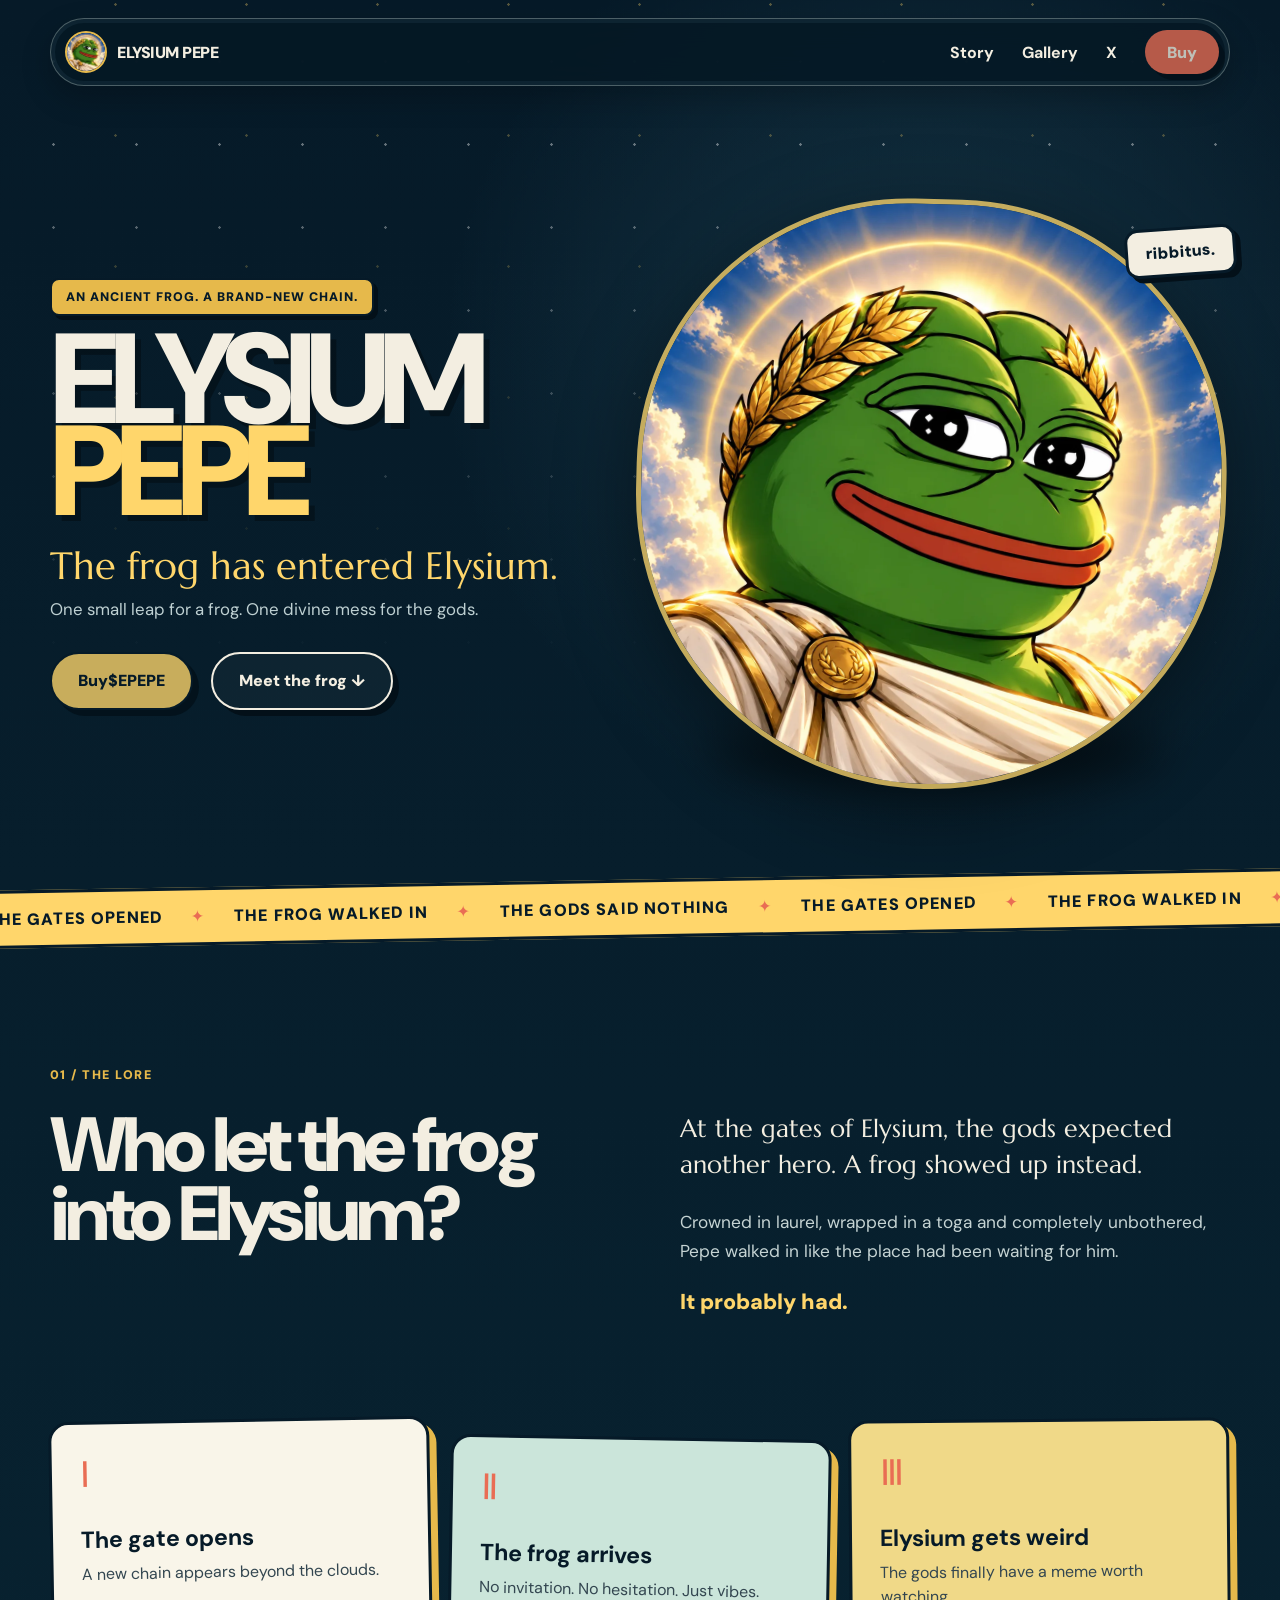
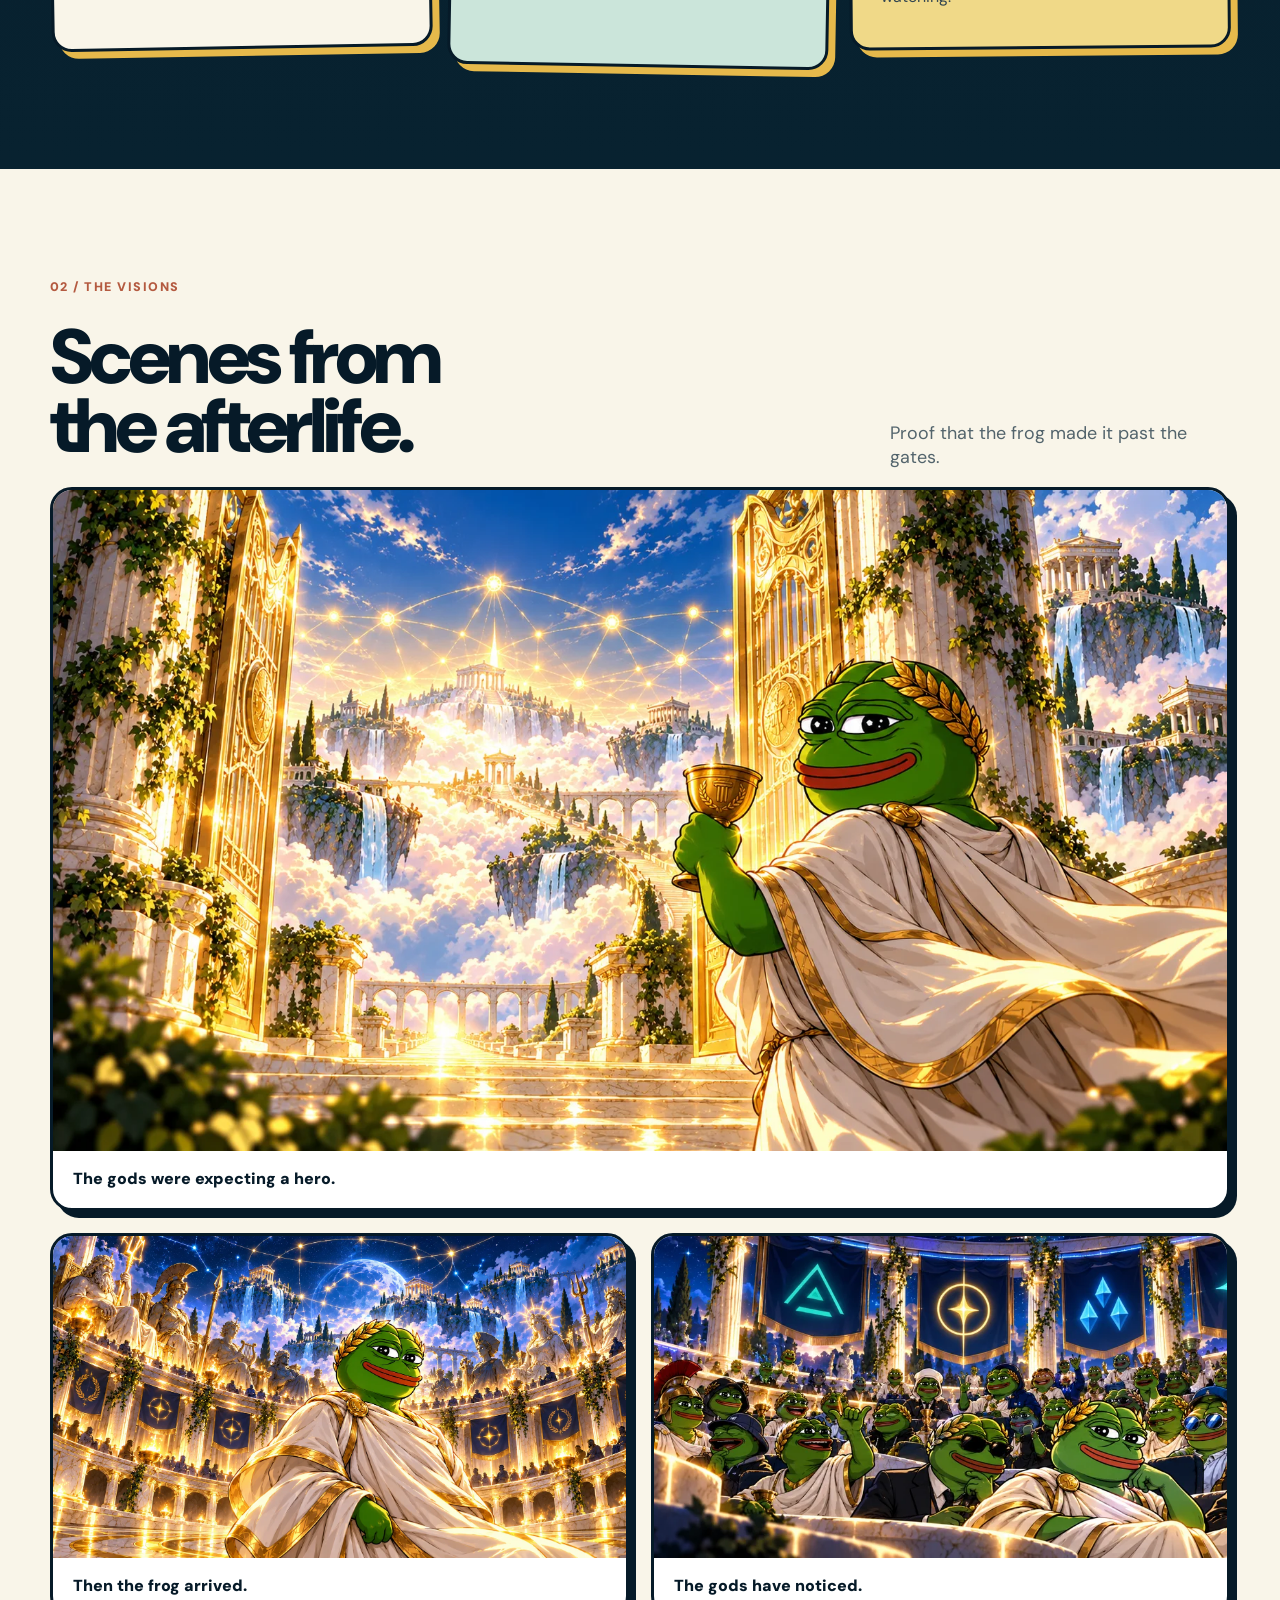
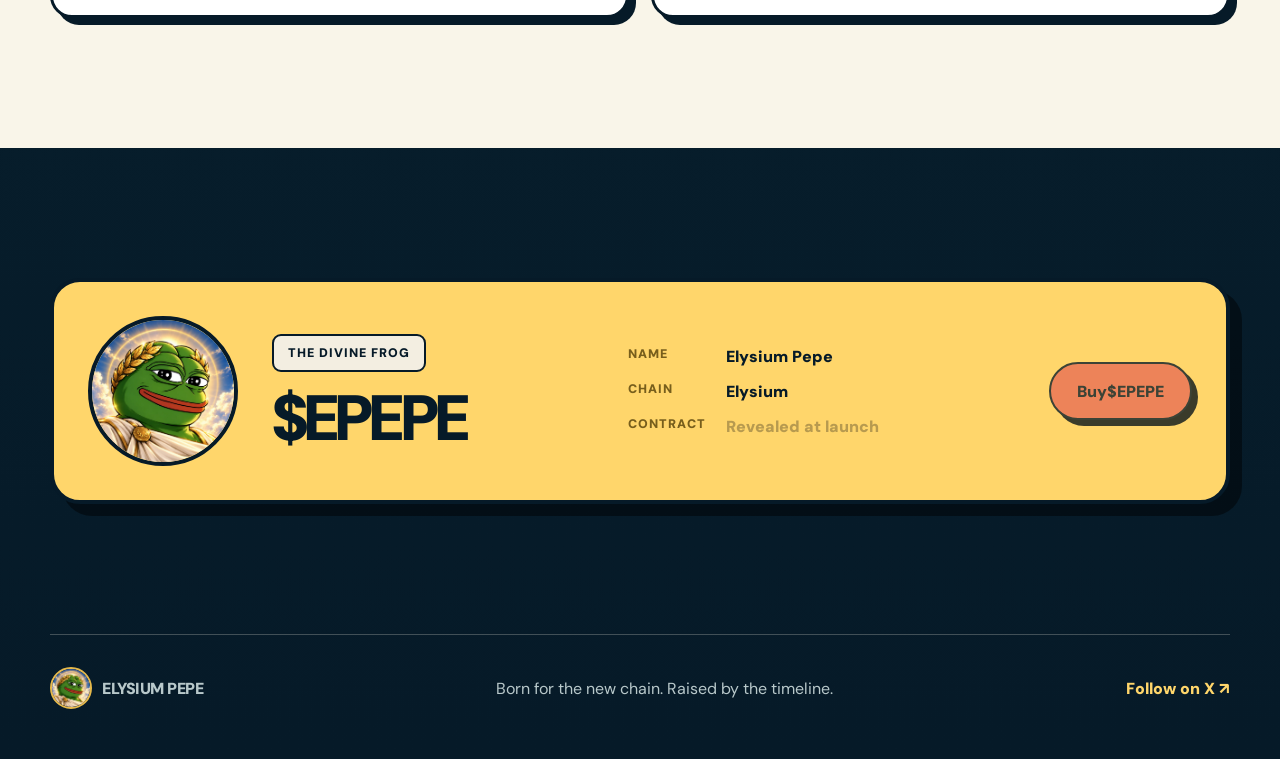
==== index.html @ 358558fe "Publish Elysium Pepe site" ====
<!doctype html>
<html lang="en">
  <head>
    <meta charset="UTF-8" />
    <meta name="viewport" content="width=device-width, initial-scale=1.0" />
    <meta
      name="description"
      content="Elysium Pepe has entered the new chain. Follow the frog into Elysium."
    />
    <meta property="og:title" content="Elysium Pepe" />
    <meta property="og:description" content="The frog has entered Elysium." />
    <meta property="og:type" content="website" />
    <meta property="og:url" content="https://elysiumpepe.xyz/" />
    <meta property="og:image" content="https://elysiumpepe.xyz/assets/elysium-pepe-banner.webp" />
    <meta name="twitter:card" content="summary_large_image" />
    <meta name="twitter:image" content="https://elysiumpepe.xyz/assets/elysium-pepe-banner.webp" />
    <meta name="theme-color" content="#071b2b" />
    <title>Elysium Pepe — The frog has entered Elysium</title>
    <link rel="icon" href="assets/elysium-pepe-avatar.webp" />
    <link rel="stylesheet" href="styles.css" />
    <script src="config.js"></script>
    <script src="app.js" defer></script>
  </head>
  <body>
    <div class="sky" aria-hidden="true">
      <span class="star star-a"></span>
      <span class="star star-b"></span>
      <span class="star star-c"></span>
    </div>

    <header class="site-header">
      <a class="brand" href="#top" aria-label="Elysium Pepe, back to top">
        <img src="assets/elysium-pepe-avatar.webp" alt="" />
        <span>ELYSIUM PEPE</span>
      </a>
      <nav aria-label="Main navigation">
        <a href="#story">Story</a>
        <a href="#gallery">Gallery</a>
        <a class="nav-social" data-x-link href="https://x.com/ElysiumPepeCoin" target="_blank" rel="noreferrer">X</a>
        <a class="button button-small buy-link" data-buy-link href="#token">Buy</a>
      </nav>
    </header>

    <main id="top">
      <section class="hero section-shell">
        <div class="hero-copy">
          <p class="eyebrow">AN ANCIENT FROG. A BRAND-NEW CHAIN.</p>
          <h1>ELYSIUM<br /><span>PEPE</span></h1>
          <p class="hero-line">The frog has entered Elysium.</p>
          <p class="hero-subline">One small leap for a frog. One divine mess for the gods.</p>
          <div class="hero-actions">
            <a class="button button-primary buy-link" data-buy-link href="#token">Buy <span data-ticker>$EPEPE</span></a>
            <a class="button button-ghost" href="#story">Meet the frog ↓</a>
          </div>
        </div>

        <div class="hero-art" aria-label="Elysium Pepe wearing a golden laurel and toga">
          <div class="sun-disc" aria-hidden="true"></div>
          <img src="assets/elysium-pepe-avatar.webp" alt="Elysium Pepe wearing a golden laurel and white toga" />
          <span class="speech-bubble">ribbitus.</span>
        </div>
      </section>

      <div class="ticker-strip" aria-label="Elysium Pepe phrases">
        <div class="ticker-track">
          <span>THE GATES OPENED</span><i>✦</i><span>THE FROG WALKED IN</span><i>✦</i><span>THE GODS SAID NOTHING</span><i>✦</i>
          <span aria-hidden="true">THE GATES OPENED</span><i aria-hidden="true">✦</i><span aria-hidden="true">THE FROG WALKED IN</span><i aria-hidden="true">✦</i><span aria-hidden="true">THE GODS SAID NOTHING</span><i aria-hidden="true">✦</i>
        </div>
      </div>

      <section class="story section-shell" id="story">
        <div class="section-number">01 / THE LORE</div>
        <div class="story-grid">
          <h2>Who let the frog<br />into Elysium?</h2>
          <div class="story-copy">
            <p class="lead">At the gates of Elysium, the gods expected another hero. A frog showed up instead.</p>
            <p>Crowned in laurel, wrapped in a toga and completely unbothered, Pepe walked in like the place had been waiting for him.</p>
            <p class="punchline">It probably had.</p>
          </div>
        </div>

        <div class="story-cards">
          <article>
            <span>Ⅰ</span>
            <h3>The gate opens</h3>
            <p>A new chain appears beyond the clouds.</p>
          </article>
          <article>
            <span>Ⅱ</span>
            <h3>The frog arrives</h3>
            <p>No invitation. No hesitation. Just vibes.</p>
          </article>
          <article>
            <span>Ⅲ</span>
            <h3>Elysium gets weird</h3>
            <p>The gods finally have a meme worth watching.</p>
          </article>
        </div>
      </section>

      <section class="gallery" id="gallery">
        <div class="section-shell gallery-heading">
          <div>
            <div class="section-number">02 / THE VISIONS</div>
            <h2>Scenes from<br />the afterlife.</h2>
          </div>
          <p>Proof that the frog made it past the gates.</p>
        </div>

        <div class="gallery-grid section-shell">
          <figure class="gallery-wide">
            <img src="assets/elysium-pepe-first-post.webp" alt="Elysium Pepe standing at the gates of a celestial city" loading="lazy" />
            <figcaption>The gods were expecting a hero.</figcaption>
          </figure>
          <figure>
            <img src="assets/elysium-pepe-second-post.webp" alt="Elysium Pepe in a celestial amphitheater" loading="lazy" />
            <figcaption>Then the frog arrived.</figcaption>
          </figure>
          <figure>
            <img src="assets/elysium-pepe-banner.webp" alt="A community of Elysium Pepe frogs in a celestial Greek amphitheater" loading="lazy" />
            <figcaption>The gods have noticed.</figcaption>
          </figure>
        </div>
      </section>

      <section class="token section-shell" id="token">
        <div class="token-card">
          <div class="token-seal">
            <img src="assets/elysium-pepe-avatar.webp" alt="" />
          </div>
          <div class="token-title">
            <p class="eyebrow">THE DIVINE FROG</p>
            <h2 data-ticker>$EPEPE</h2>
          </div>
          <dl>
            <div>
              <dt>Name</dt>
              <dd>Elysium Pepe</dd>
            </div>
            <div>
              <dt>Chain</dt>
              <dd data-chain>Elysium</dd>
            </div>
            <div class="contract-row">
              <dt>Contract</dt>
              <dd><button class="copy-contract" type="button" data-contract>Revealed at launch</button></dd>
            </div>
          </dl>
          <a class="button button-primary token-buy buy-link" data-buy-link href="#token">Buy <span data-ticker>$EPEPE</span></a>
        </div>
      </section>
    </main>

    <footer class="site-footer section-shell">
      <a class="brand" href="#top">
        <img src="assets/elysium-pepe-avatar.webp" alt="" />
        <span>ELYSIUM PEPE</span>
      </a>
      <p>Born for the new chain. Raised by the timeline.</p>
      <a data-x-link href="https://x.com/ElysiumPepeCoin" target="_blank" rel="noreferrer">Follow on X ↗</a>
    </footer>
  </body>
</html>
---- styles.css ----
@import url('https://fonts.googleapis.com/css2?family=DM+Sans:wght@400;600;700;900&family=Marcellus&display=swap');

:root {
  --ink: #061a28;
  --ink-2: #0b2938;
  --cloud: #f3eee1;
  --paper: #f9f5e9;
  --gold: #e6b94b;
  --gold-bright: #ffd66b;
  --green: #63a96c;
  --coral: #e96d54;
  --line: rgba(243, 238, 225, 0.25);
  --shadow: #031019;
  --radius: 30px;
}

* { box-sizing: border-box; }

html { scroll-behavior: smooth; }

body {
  margin: 0;
  color: var(--cloud);
  background:
    radial-gradient(circle at 72% 9%, rgba(89, 163, 188, 0.18), transparent 30rem),
    linear-gradient(180deg, #061a28 0%, #082331 50%, #061a28 100%);
  font-family: 'DM Sans', system-ui, sans-serif;
  overflow-x: hidden;
}

a { color: inherit; }
img { display: block; max-width: 100%; }
button, a { -webkit-tap-highlight-color: transparent; }

.sky {
  position: fixed;
  inset: 0;
  pointer-events: none;
  z-index: -1;
  opacity: 0.65;
  background-image:
    radial-gradient(circle, rgba(255,255,255,.75) 0 1px, transparent 1.5px),
    radial-gradient(circle, rgba(255,214,107,.5) 0 1px, transparent 1.5px);
  background-size: 83px 83px, 131px 131px;
  background-position: 12px 20px, 50px 70px;
  mask-image: linear-gradient(to bottom, #000, transparent 75%);
}

.section-shell,
.site-header {
  width: min(1180px, calc(100% - 40px));
  margin-inline: auto;
}

.site-header {
  position: sticky;
  top: 18px;
  z-index: 50;
  min-height: 68px;
  margin-top: 18px;
  padding: 8px 10px 8px 14px;
  display: flex;
  align-items: center;
  justify-content: space-between;
  gap: 20px;
  background: rgba(5, 25, 36, 0.84);
  border: 1px solid rgba(208, 228, 223, 0.35);
  border-radius: 999px;
  box-shadow: 0 12px 30px rgba(0,0,0,.22), inset 0 0 0 4px rgba(119, 176, 183, .08);
  backdrop-filter: blur(18px);
}

.brand {
  display: inline-flex;
  align-items: center;
  gap: 10px;
  font-weight: 900;
  letter-spacing: -.03em;
  text-decoration: none;
}

.brand img {
  width: 42px;
  aspect-ratio: 1;
  object-fit: cover;
  border: 2px solid var(--gold);
  border-radius: 50%;
}

nav { display: flex; align-items: center; gap: 28px; }
nav a { font-weight: 700; text-decoration: none; }
nav a:not(.button):hover { color: var(--gold-bright); }

.button {
  display: inline-flex;
  align-items: center;
  justify-content: center;
  min-height: 58px;
  padding: 0 26px;
  border: 2px solid var(--cloud);
  border-radius: 999px;
  color: var(--cloud);
  font-weight: 900;
  text-decoration: none;
  box-shadow: 6px 6px 0 var(--shadow);
  transition: transform .2s ease, box-shadow .2s ease, background .2s ease;
}

.button:hover { transform: translate(2px, 2px); box-shadow: 3px 3px 0 var(--shadow); }
.button-small { min-height: 44px; padding: 0 22px; border: 0; background: var(--coral); }
.button-primary { color: var(--ink); background: var(--gold-bright); border-color: var(--ink); }
.button-ghost { background: rgba(255,255,255,.03); }
.button.is-pending { cursor: default; opacity: .78; }

.hero {
  min-height: calc(100vh - 106px);
  display: grid;
  grid-template-columns: 0.95fr 1.05fr;
  align-items: center;
  gap: 40px;
  padding: 76px 0 54px;
}

.eyebrow {
  width: fit-content;
  margin: 0 0 18px;
  padding: 9px 14px;
  color: var(--ink);
  background: var(--gold);
  border: 2px solid var(--ink);
  border-radius: 9px;
  box-shadow: 4px 4px 0 var(--shadow);
  font-size: .78rem;
  font-weight: 900;
  letter-spacing: .08em;
}

h1, h2, h3, p { margin-top: 0; }

h1 {
  margin-bottom: 12px;
  font-size: clamp(5rem, 10vw, 9.2rem);
  line-height: .72;
  letter-spacing: -.075em;
  font-weight: 900;
  text-shadow: 6px 6px 0 rgba(0,0,0,.32);
}

h1 span { color: var(--gold-bright); }

.hero-line {
  margin: 26px 0 8px;
  font: 400 clamp(1.45rem, 3vw, 2.35rem)/1.15 'Marcellus', serif;
  color: var(--gold-bright);
}

.hero-subline { max-width: 490px; color: #bed0d2; font-size: 1.05rem; line-height: 1.55; }
.hero-actions { display: flex; gap: 18px; flex-wrap: wrap; margin-top: 30px; }

.hero-art {
  position: relative;
  min-height: 620px;
  display: grid;
  place-items: center;
}

.hero-art::after {
  content: '';
  position: absolute;
  bottom: 3%;
  left: 13%;
  width: 76%;
  height: 10%;
  border-radius: 50%;
  background: rgba(0,0,0,.45);
  filter: blur(22px);
}

.hero-art img {
  position: relative;
  z-index: 2;
  width: min(590px, 100%);
  border: 5px solid rgba(255, 214, 107, .76);
  border-radius: 46% 46% 50% 50%;
  box-shadow: 0 22px 80px rgba(0,0,0,.42), inset 0 0 0 10px rgba(255,255,255,.08);
  transform: rotate(1.5deg);
}

.sun-disc {
  position: absolute;
  width: 78%;
  aspect-ratio: 1;
  border-radius: 50%;
  background: repeating-radial-gradient(circle, rgba(255,214,107,.26) 0 4px, transparent 5px 18px);
  opacity: .75;
  animation: turn 40s linear infinite;
}

.speech-bubble {
  position: absolute;
  z-index: 4;
  top: 7%;
  right: -1%;
  padding: 11px 18px;
  color: var(--ink);
  background: var(--cloud);
  border: 3px solid var(--ink);
  border-radius: 13px;
  box-shadow: 5px 5px 0 var(--shadow);
  font-weight: 900;
  transform: rotate(-4deg);
}

@keyframes turn { to { transform: rotate(1turn); } }

.ticker-strip {
  overflow: hidden;
  color: var(--ink);
  background: var(--gold-bright);
  border-block: 3px solid var(--ink);
  transform: rotate(-1deg) scale(1.02);
}

.ticker-track {
  width: max-content;
  display: flex;
  align-items: center;
  gap: 28px;
  padding: 15px 0;
  font-weight: 900;
  letter-spacing: .06em;
  animation: marquee 24s linear infinite;
}

.ticker-track i { font-style: normal; color: var(--coral); }
@keyframes marquee { to { transform: translateX(-50%); } }

.story { padding: 130px 0 120px; }
.section-number { margin-bottom: 28px; color: var(--gold); font-size: .78rem; font-weight: 900; letter-spacing: .12em; }
.story-grid { display: grid; grid-template-columns: 1fr 1fr; gap: 80px; }

h2 {
  margin-bottom: 26px;
  font-size: clamp(3.2rem, 6vw, 6rem);
  line-height: .9;
  letter-spacing: -.06em;
  font-weight: 900;
}

.story-copy { max-width: 610px; color: #c5d3d3; font-size: 1.08rem; line-height: 1.72; }
.story-copy .lead { color: var(--cloud); font: 400 1.55rem/1.45 'Marcellus', serif; }
.story-copy .punchline { color: var(--gold-bright); font-size: 1.35rem; font-weight: 900; }

.story-cards {
  display: grid;
  grid-template-columns: repeat(3, 1fr);
  gap: 18px;
  margin-top: 76px;
}

.story-cards article {
  min-height: 230px;
  padding: 28px;
  color: var(--ink);
  background: var(--paper);
  border: 3px solid var(--ink);
  border-radius: 20px;
  box-shadow: 7px 7px 0 var(--gold);
  transform: rotate(-1deg);
}

.story-cards article:nth-child(2) { transform: translateY(18px) rotate(1deg); background: #cbe5da; }
.story-cards article:nth-child(3) { transform: rotate(-.5deg); background: #f0d988; }
.story-cards span { font: 400 2.2rem 'Marcellus', serif; color: var(--coral); }
.story-cards h3 { margin: 28px 0 8px; font-size: 1.45rem; }
.story-cards p { margin-bottom: 0; color: #334650; line-height: 1.5; }

.gallery { padding: 110px 0 130px; background: var(--paper); color: var(--ink); }
.gallery-heading { display: flex; align-items: end; justify-content: space-between; gap: 40px; }
.gallery-heading .section-number { color: #b45a40; }
.gallery-heading p { max-width: 340px; color: #53646c; font-size: 1.12rem; }
.gallery-grid { display: grid; grid-template-columns: 1fr 1fr; gap: 22px; }

.gallery-grid figure {
  margin: 0;
  overflow: hidden;
  background: #fff;
  border: 3px solid var(--ink);
  border-radius: 22px;
  box-shadow: 7px 7px 0 var(--ink);
}

.gallery-grid .gallery-wide { grid-column: 1 / -1; }
.gallery-grid img { width: 100%; aspect-ratio: 16 / 9; object-fit: cover; transition: transform .6s ease; }
.gallery-grid figure:hover img { transform: scale(1.025); }
.gallery-grid figcaption { padding: 17px 20px 19px; font-weight: 900; }

.token { padding: 130px 0; }
.token-card {
  position: relative;
  display: grid;
  grid-template-columns: 150px 1fr 1.2fr auto;
  align-items: center;
  gap: 34px;
  padding: 34px;
  color: var(--ink);
  background: var(--gold-bright);
  border: 4px solid var(--ink);
  border-radius: var(--radius);
  box-shadow: 12px 12px 0 rgba(0,0,0,.45);
}

.token-seal img { border: 4px solid var(--ink); border-radius: 50%; }
.token-title .eyebrow { background: var(--cloud); box-shadow: none; }
.token-title h2 { margin: 0; font-size: clamp(3rem, 5vw, 5rem); }
.token-card dl { margin: 0; display: grid; gap: 14px; }
.token-card dl div { display: grid; grid-template-columns: 86px 1fr; gap: 12px; }
.token-card dt { color: #775e1c; font-size: .78rem; font-weight: 900; text-transform: uppercase; letter-spacing: .08em; }
.token-card dd { margin: 0; font-weight: 900; }
.copy-contract { padding: 0; border: 0; background: none; font: inherit; font-weight: 900; cursor: pointer; }
.copy-contract.has-contract { text-decoration: underline; text-decoration-style: dotted; text-underline-offset: 4px; }
.token-buy { white-space: nowrap; background: var(--coral); }

.site-footer {
  padding: 32px 0 50px;
  border-top: 1px solid var(--line);
  display: flex;
  align-items: center;
  justify-content: space-between;
  gap: 30px;
  color: #b8c8ca;
}

.site-footer p { margin: 0; }
.site-footer > a:last-child { font-weight: 900; text-decoration: none; color: var(--gold-bright); }

@media (max-width: 920px) {
  nav > a:not(.button):not(.nav-social) { display: none; }
  .hero { grid-template-columns: 1fr; padding-top: 88px; }
  .hero-art { min-height: auto; padding: 35px 0 10px; }
  .hero-art img { width: min(560px, 92%); }
  .speech-bubble { right: 3%; }
  .story-grid { grid-template-columns: 1fr; gap: 30px; }
  .token-card { grid-template-columns: 110px 1fr; }
  .token-card dl, .token-buy { grid-column: 1 / -1; }
}

@media (max-width: 650px) {
  .section-shell, .site-header { width: min(100% - 24px, 1180px); }
  .site-header { top: 9px; margin-top: 9px; min-height: 58px; }
  .brand span { font-size: .85rem; }
  .brand img { width: 36px; }
  nav { gap: 9px; }
  .nav-social { display: none; }
  .button-small { min-height: 40px; padding-inline: 17px; }
  .hero { min-height: auto; padding-top: 78px; }
  h1 { font-size: clamp(4.35rem, 23vw, 6rem); }
  .hero-line { font-size: 1.55rem; }
  .hero-actions .button { width: 100%; }
  .hero-art { margin-top: 16px; }
  .speech-bubble { top: 0; }
  .story { padding-block: 96px; }
  .story-cards { grid-template-columns: 1fr; margin-top: 46px; }
  .story-cards article:nth-child(2) { transform: rotate(1deg); }
  .gallery { padding-block: 90px; }
  .gallery-heading { display: block; }
  .gallery-grid { grid-template-columns: 1fr; }
  .gallery-grid .gallery-wide { grid-column: auto; }
  .gallery-grid img { aspect-ratio: 4 / 3; }
  .token { padding-block: 90px; }
  .token-card { grid-template-columns: 78px 1fr; gap: 22px; padding: 22px; }
  .token-title .eyebrow { font-size: .65rem; }
  .token-card dl div { grid-template-columns: 74px 1fr; }
  .contract-row dd { overflow-wrap: anywhere; }
  .site-footer { flex-direction: column; align-items: flex-start; }
}

@media (prefers-reduced-motion: reduce) {
  html { scroll-behavior: auto; }
  *, *::before, *::after { animation-duration: .01ms !important; animation-iteration-count: 1 !important; }
}
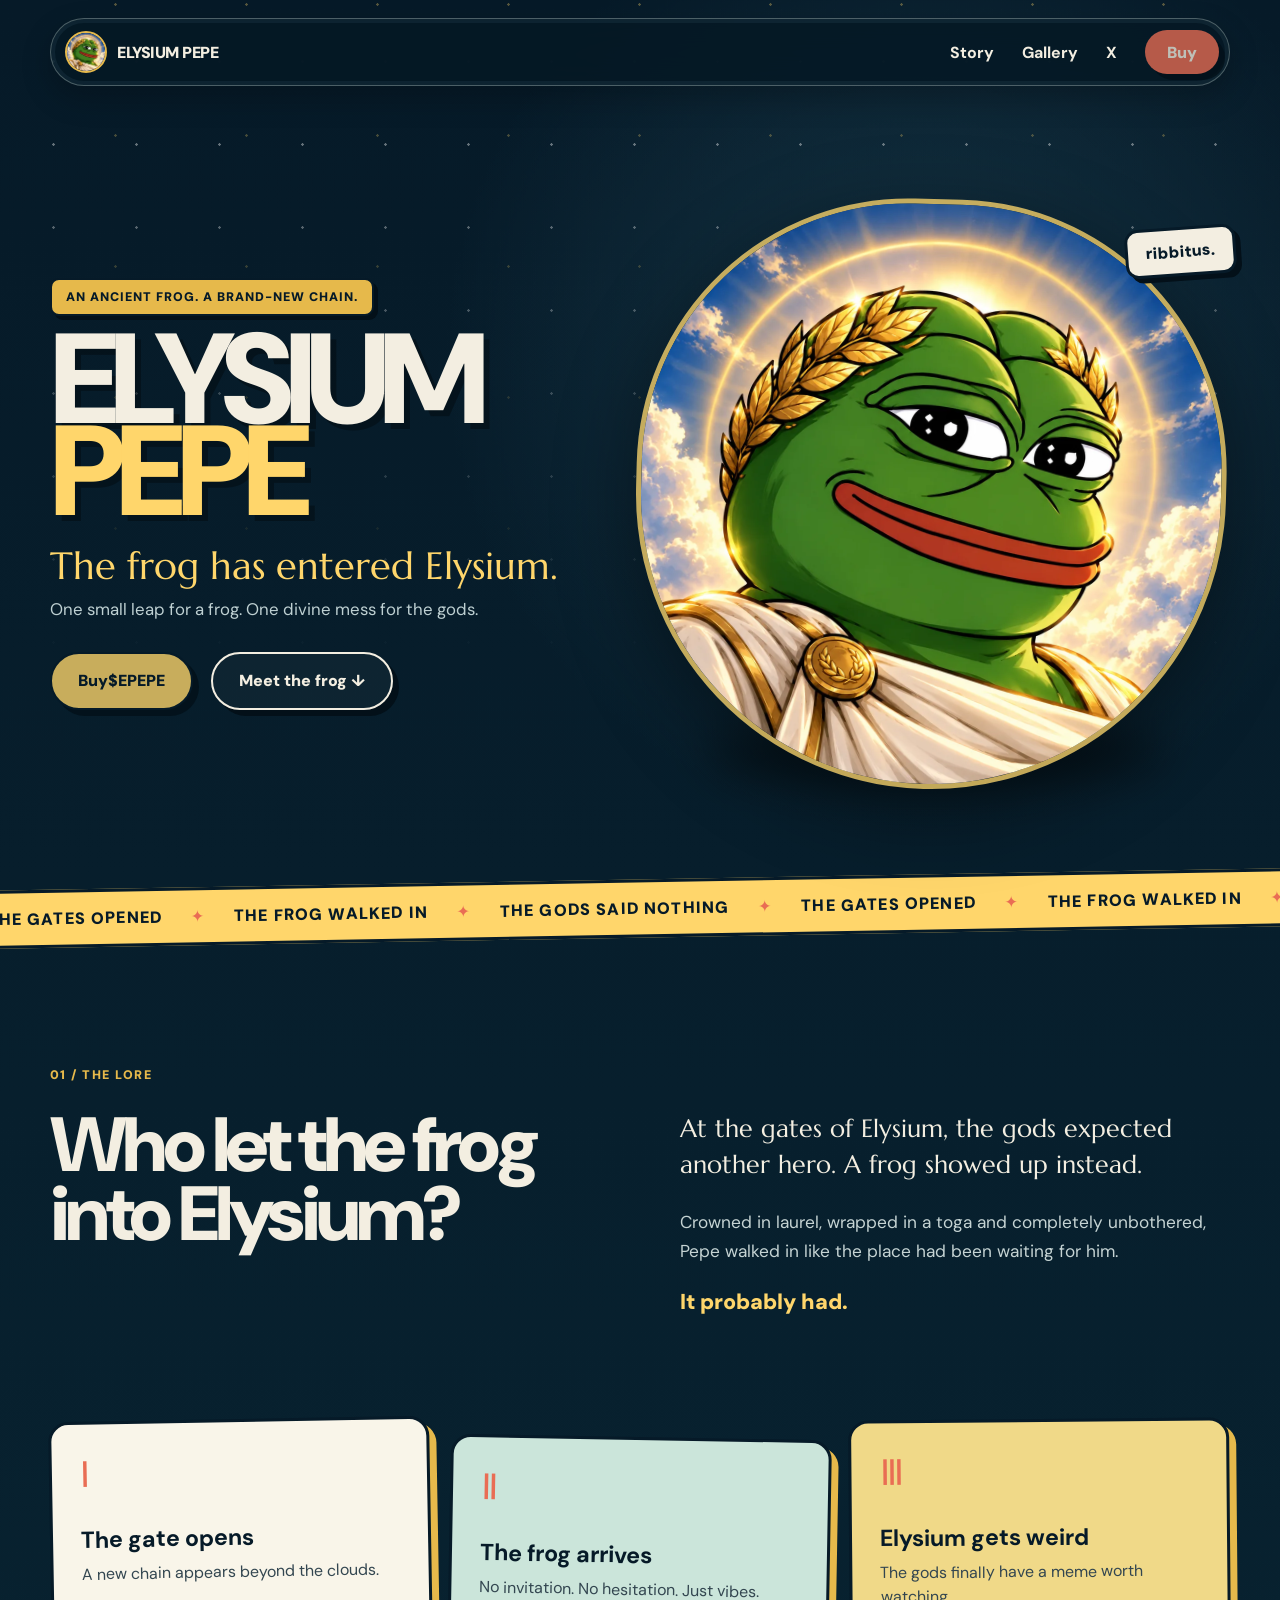
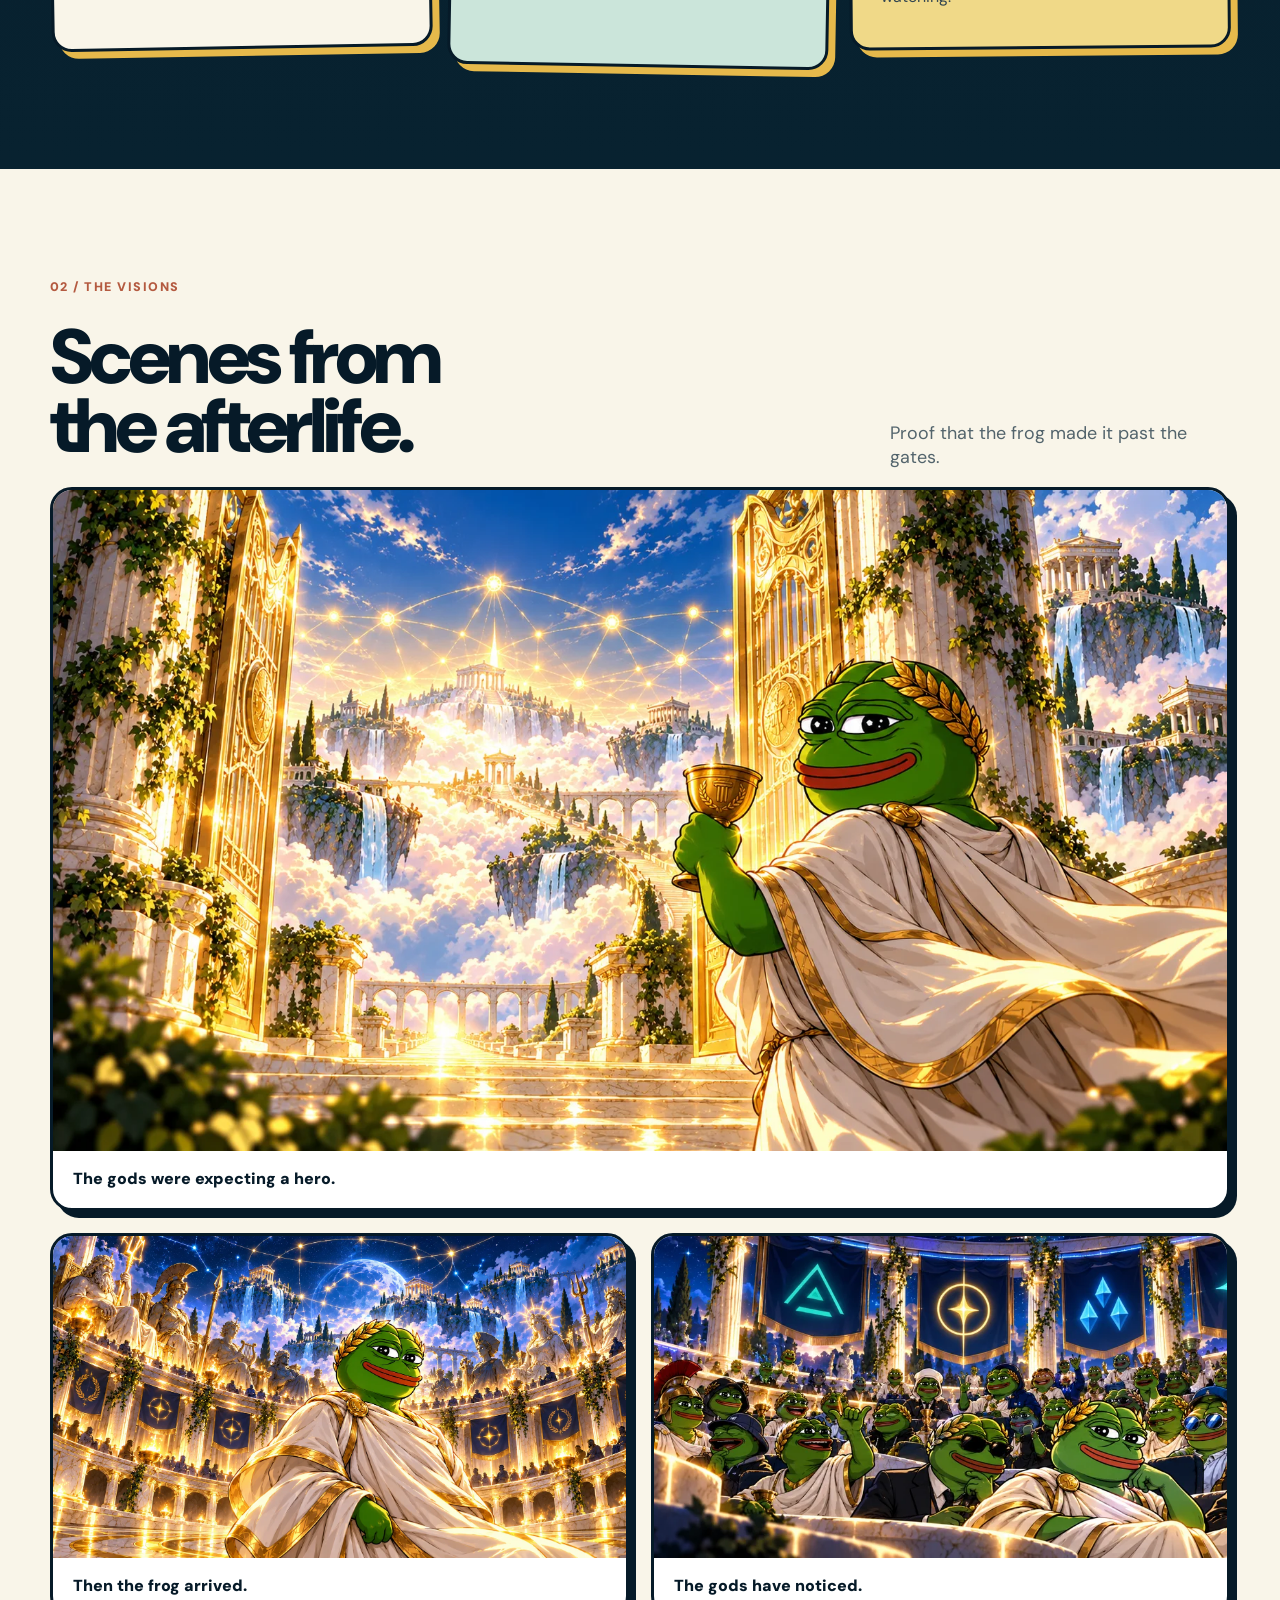
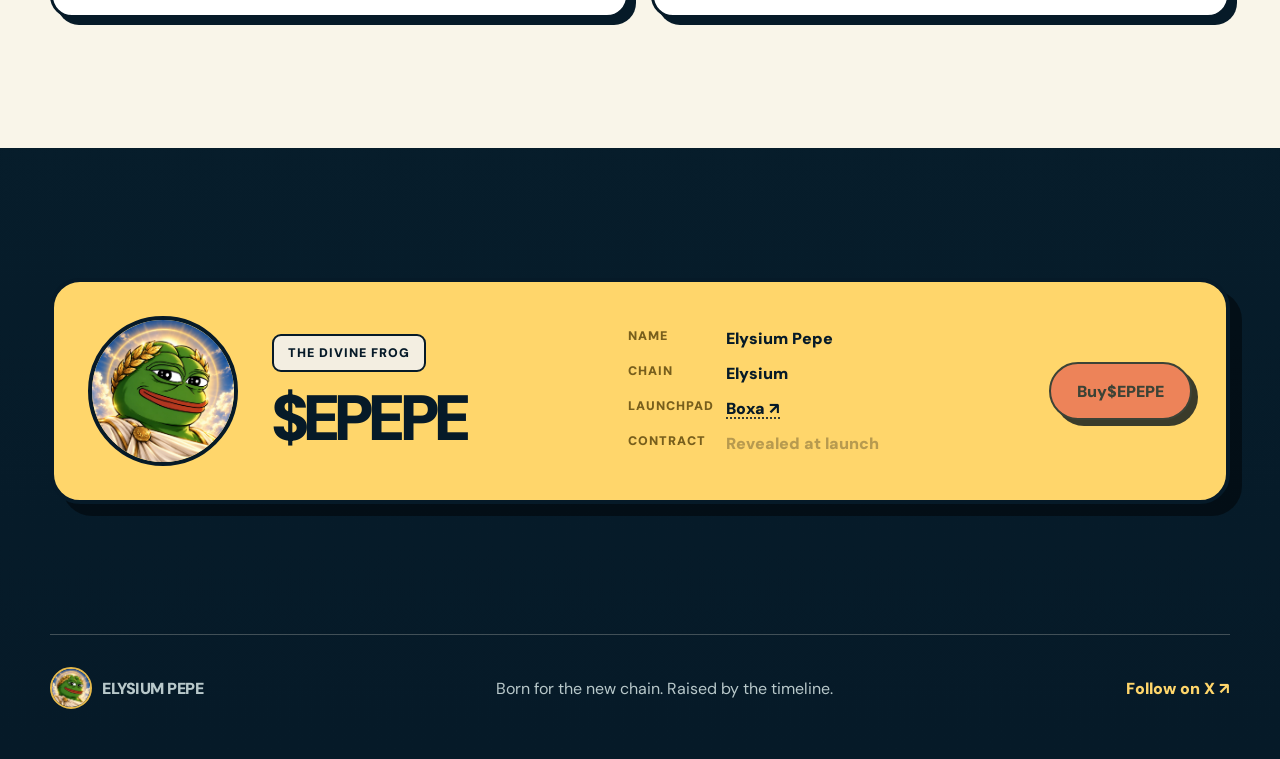
==== commit cfe4fe6b: "Add Boxa launchpad details" ====
--- a/index.html
+++ b/index.html
@@ -10,12 +10,18 @@
     <meta property="og:title" content="Elysium Pepe" />
     <meta property="og:description" content="The frog has entered Elysium." />
     <meta property="og:type" content="website" />
+    <meta property="og:site_name" content="Elysium Pepe" />
     <meta property="og:url" content="https://elysiumpepe.xyz/" />
     <meta property="og:image" content="https://elysiumpepe.xyz/assets/elysium-pepe-banner.webp" />
+    <meta property="og:image:width" content="1500" />
+    <meta property="og:image:height" content="500" />
     <meta name="twitter:card" content="summary_large_image" />
+    <meta name="twitter:title" content="Elysium Pepe" />
+    <meta name="twitter:description" content="The frog has entered Elysium." />
     <meta name="twitter:image" content="https://elysiumpepe.xyz/assets/elysium-pepe-banner.webp" />
     <meta name="theme-color" content="#071b2b" />
     <title>Elysium Pepe — The frog has entered Elysium</title>
+    <link rel="canonical" href="https://elysiumpepe.xyz/" />
     <link rel="icon" href="assets/elysium-pepe-avatar.webp" />
     <link rel="stylesheet" href="styles.css" />
     <script src="config.js"></script>
@@ -141,6 +147,10 @@
               <dt>Chain</dt>
               <dd data-chain>Elysium</dd>
             </div>
+            <div>
+              <dt>Launchpad</dt>
+              <dd><a class="launchpad-link" data-launchpad-link href="https://boxa.pro/" target="_blank" rel="noreferrer">Boxa ↗</a></dd>
+            </div>
             <div class="contract-row">
               <dt>Contract</dt>
               <dd><button class="copy-contract" type="button" data-contract>Revealed at launch</button></dd>
--- a/styles.css
+++ b/styles.css
@@ -317,6 +317,7 @@
 .token-card dl div { display: grid; grid-template-columns: 86px 1fr; gap: 12px; }
 .token-card dt { color: #775e1c; font-size: .78rem; font-weight: 900; text-transform: uppercase; letter-spacing: .08em; }
 .token-card dd { margin: 0; font-weight: 900; }
+.launchpad-link { color: var(--ink); text-decoration: underline; text-decoration-style: dotted; text-underline-offset: 4px; }
 .copy-contract { padding: 0; border: 0; background: none; font: inherit; font-weight: 900; cursor: pointer; }
 .copy-contract.has-contract { text-decoration: underline; text-decoration-style: dotted; text-underline-offset: 4px; }
 .token-buy { white-space: nowrap; background: var(--coral); }
@@ -370,7 +371,7 @@
   .token { padding-block: 90px; }
   .token-card { grid-template-columns: 78px 1fr; gap: 22px; padding: 22px; }
   .token-title .eyebrow { font-size: .65rem; }
-  .token-card dl div { grid-template-columns: 74px 1fr; }
+  .token-card dl div { grid-template-columns: 88px 1fr; }
   .contract-row dd { overflow-wrap: anywhere; }
   .site-footer { flex-direction: column; align-items: flex-start; }
 }
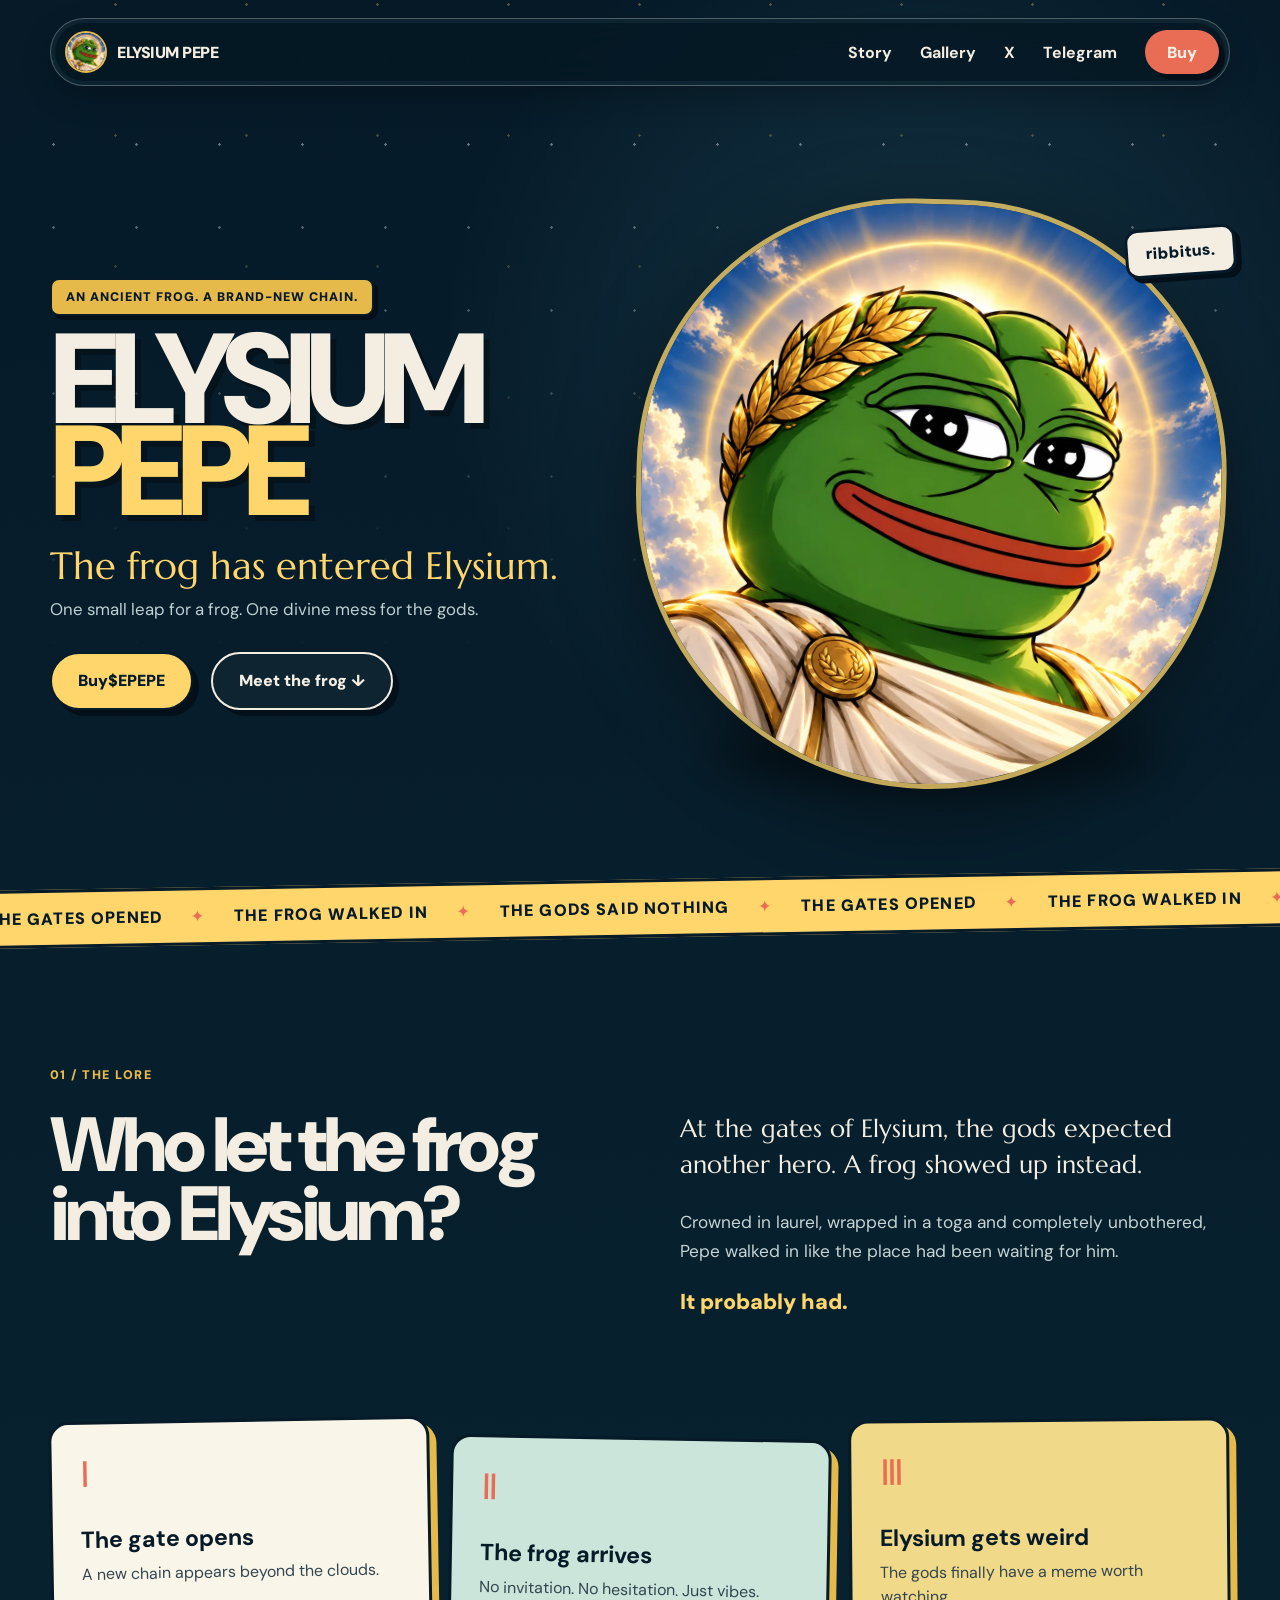
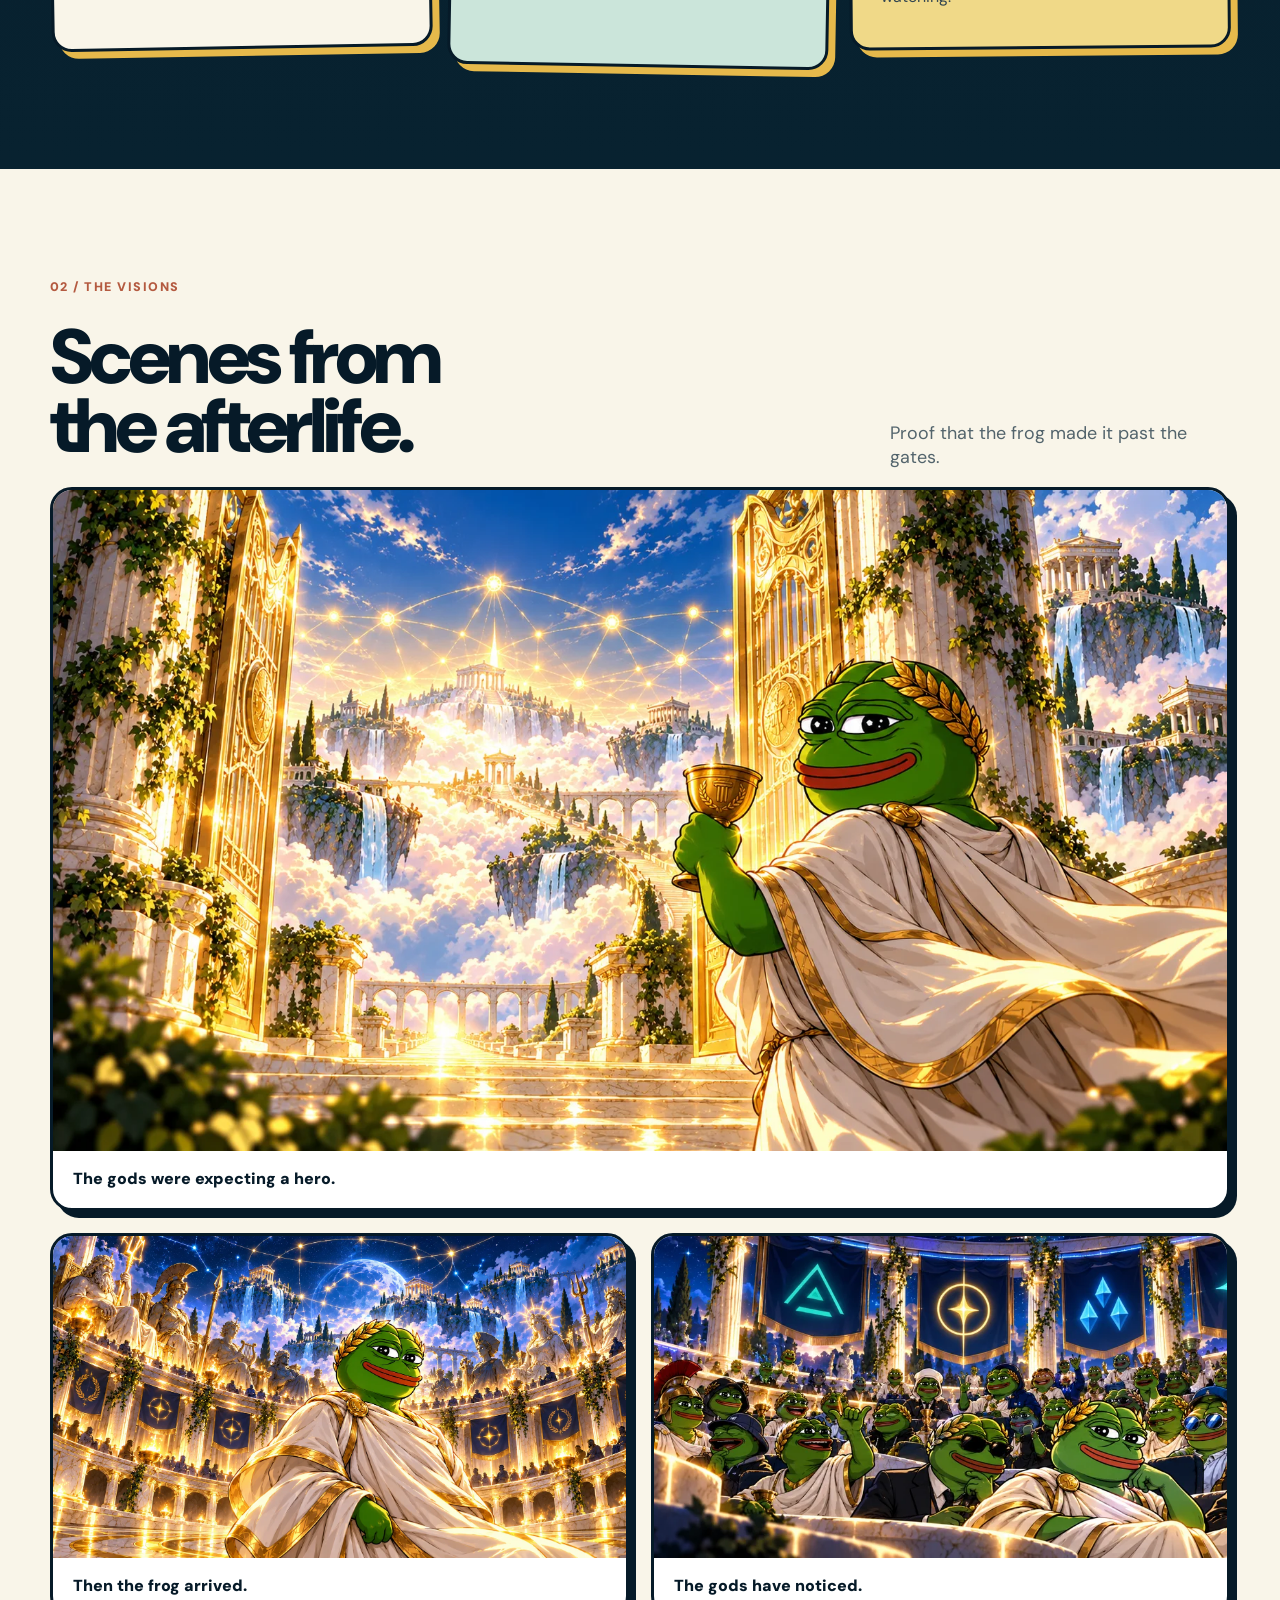
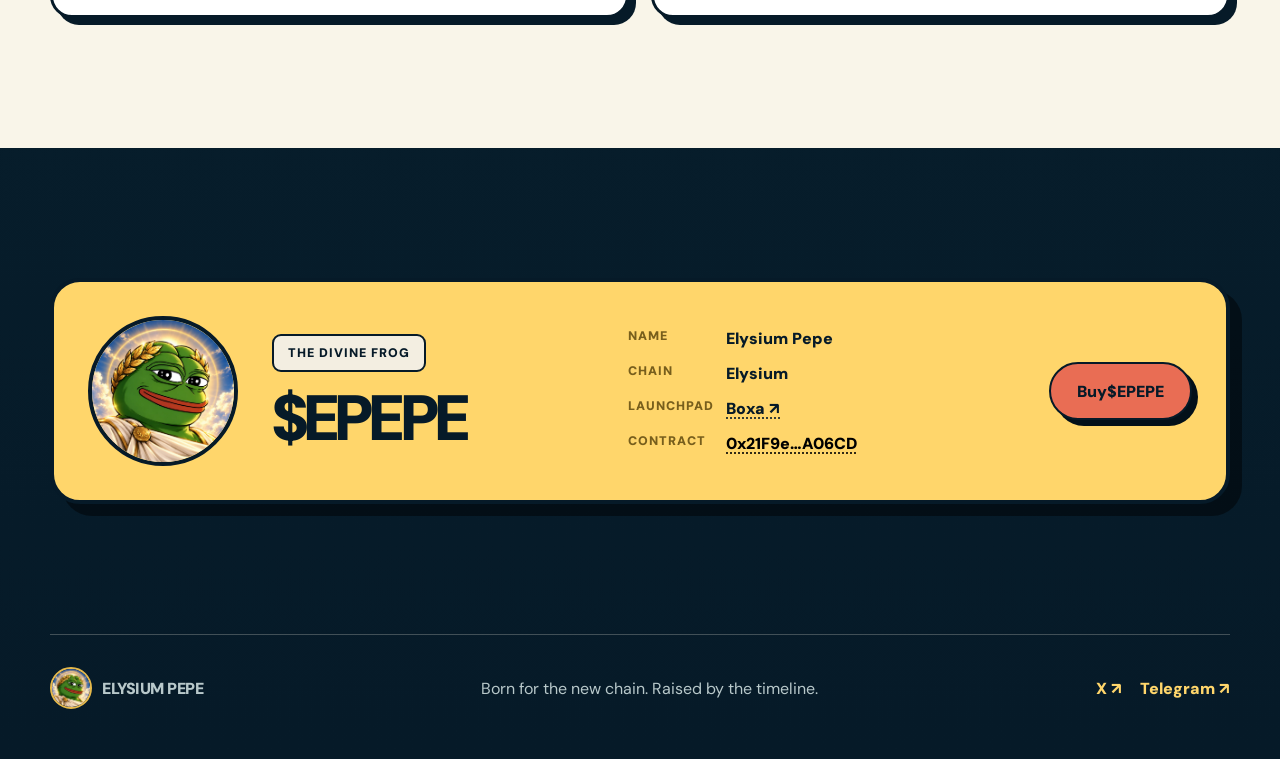
==== commit 5bbdc4eb: "Add official Telegram links" ====
--- a/index.html
+++ b/index.html
@@ -43,6 +43,7 @@
         <a href="#story">Story</a>
         <a href="#gallery">Gallery</a>
         <a class="nav-social" data-x-link href="https://x.com/ElysiumPepeCoin" target="_blank" rel="noreferrer">X</a>
+        <a class="nav-social" data-telegram-link href="https://t.me/ElysiumPepeOfficial" target="_blank" rel="noreferrer">Telegram</a>
         <a class="button button-small buy-link" data-buy-link href="#token">Buy</a>
       </nav>
     </header>
@@ -167,7 +168,10 @@
         <span>ELYSIUM PEPE</span>
       </a>
       <p>Born for the new chain. Raised by the timeline.</p>
-      <a data-x-link href="https://x.com/ElysiumPepeCoin" target="_blank" rel="noreferrer">Follow on X ↗</a>
+      <div class="footer-links" aria-label="Official social links">
+        <a data-x-link href="https://x.com/ElysiumPepeCoin" target="_blank" rel="noreferrer">X ↗</a>
+        <a data-telegram-link href="https://t.me/ElysiumPepeOfficial" target="_blank" rel="noreferrer">Telegram ↗</a>
+      </div>
     </footer>
   </body>
 </html>
--- a/styles.css
+++ b/styles.css
@@ -333,7 +333,8 @@
 }
 
 .site-footer p { margin: 0; }
-.site-footer > a:last-child { font-weight: 900; text-decoration: none; color: var(--gold-bright); }
+.footer-links { display: flex; gap: 18px; flex-wrap: wrap; }
+.footer-links a { font-weight: 900; text-decoration: none; color: var(--gold-bright); }
 
 @media (max-width: 920px) {
   nav > a:not(.button):not(.nav-social) { display: none; }
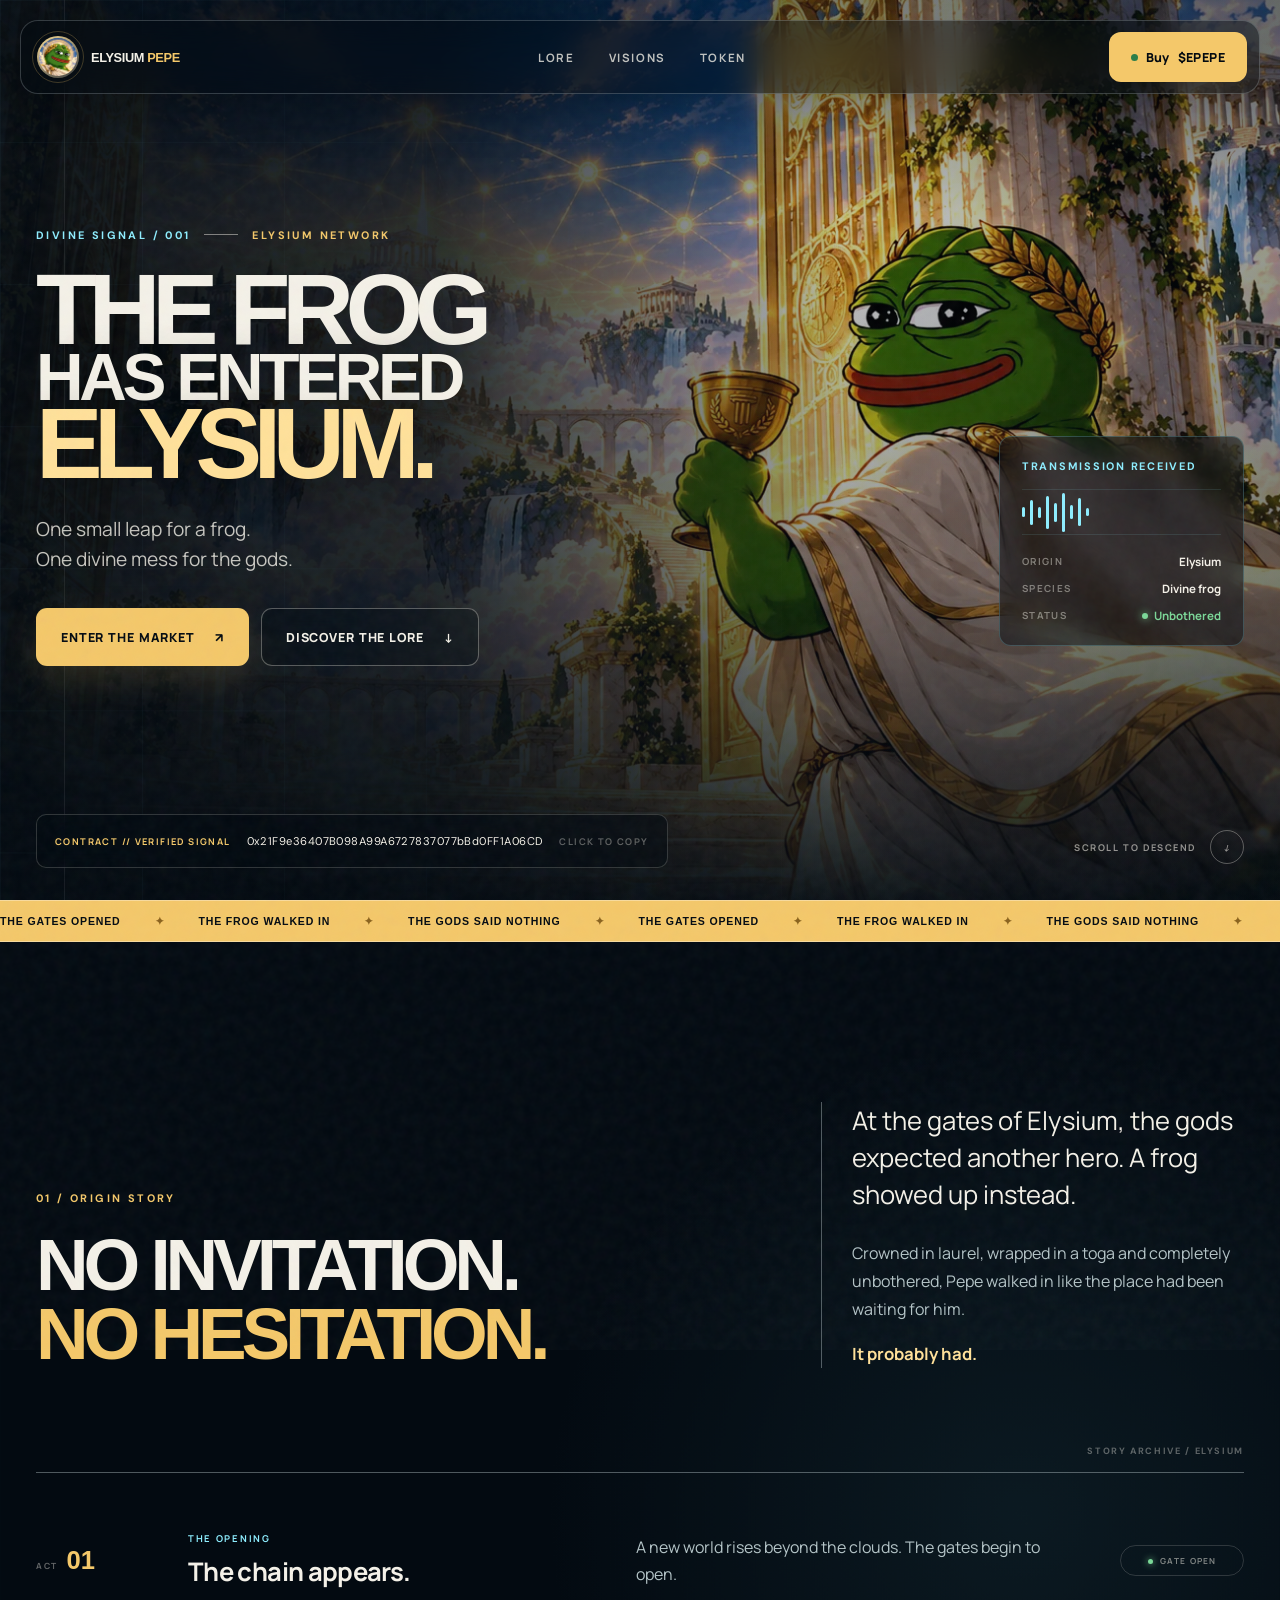
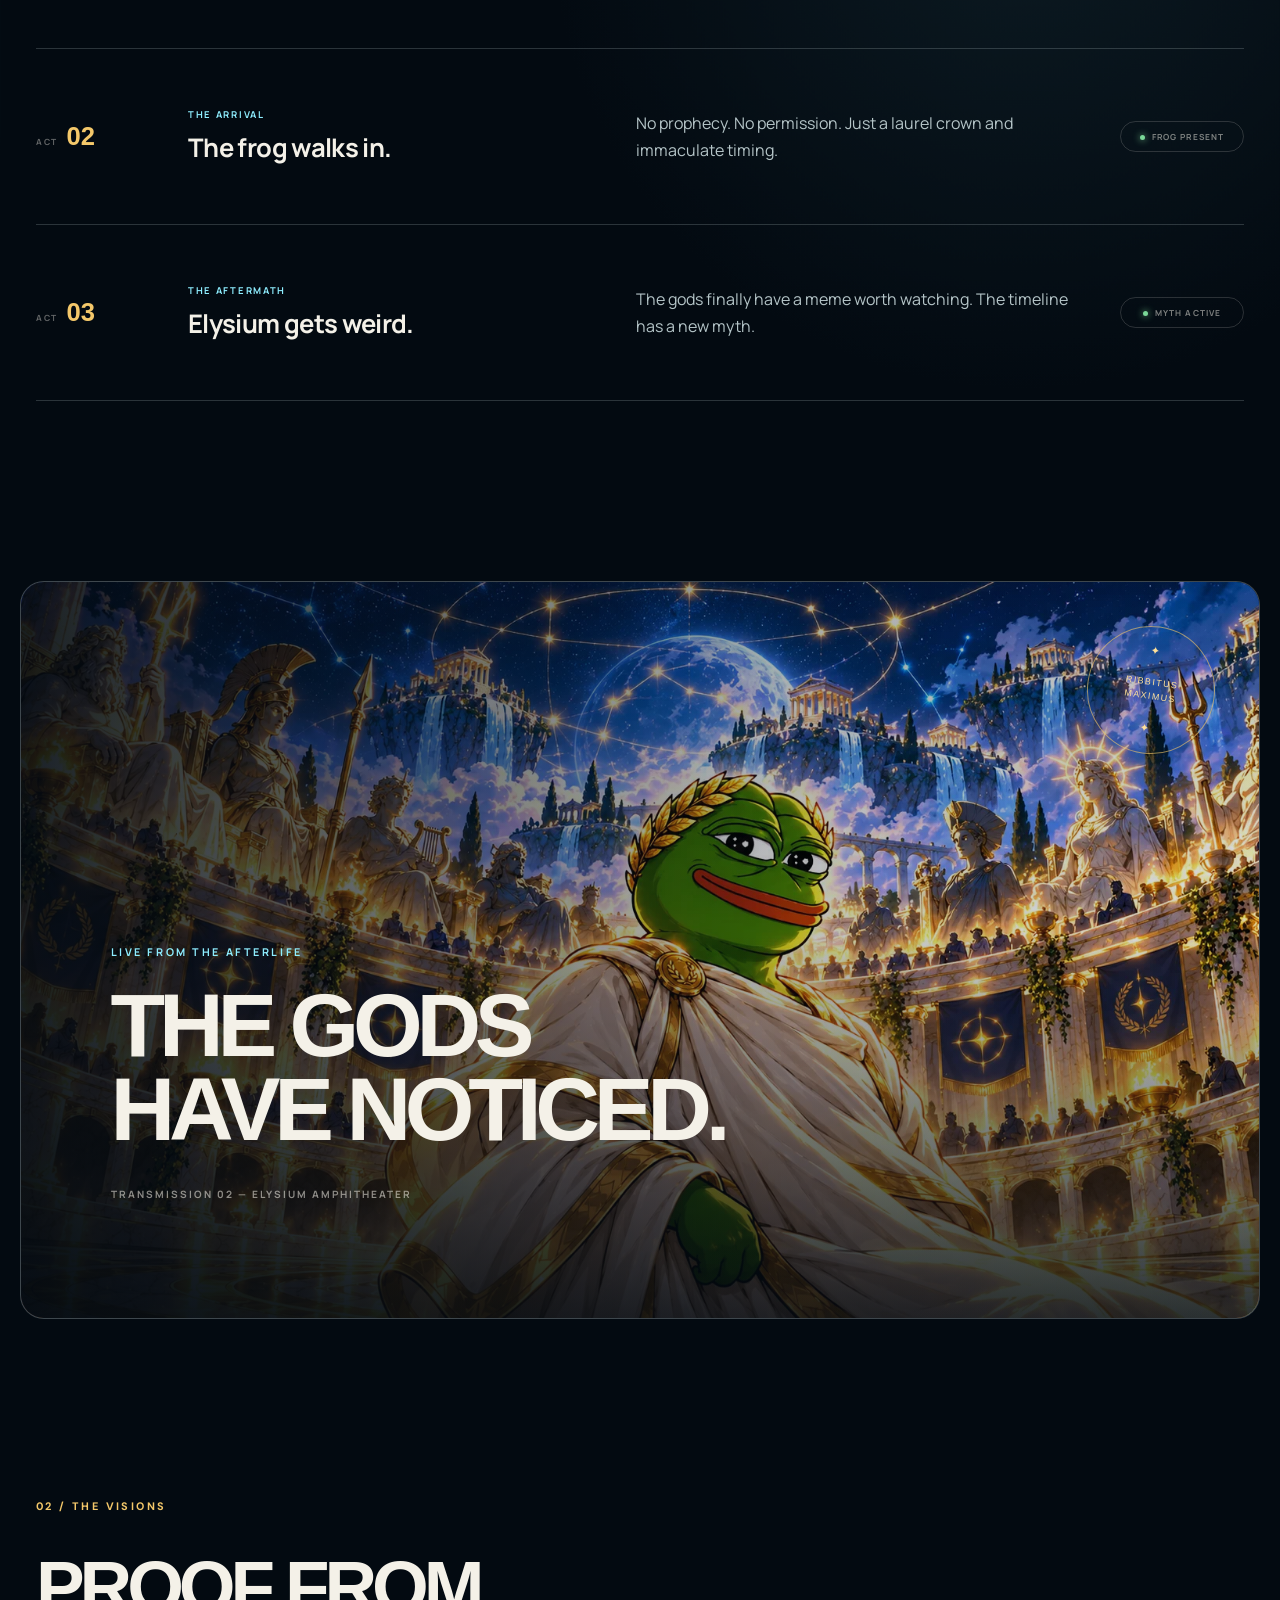
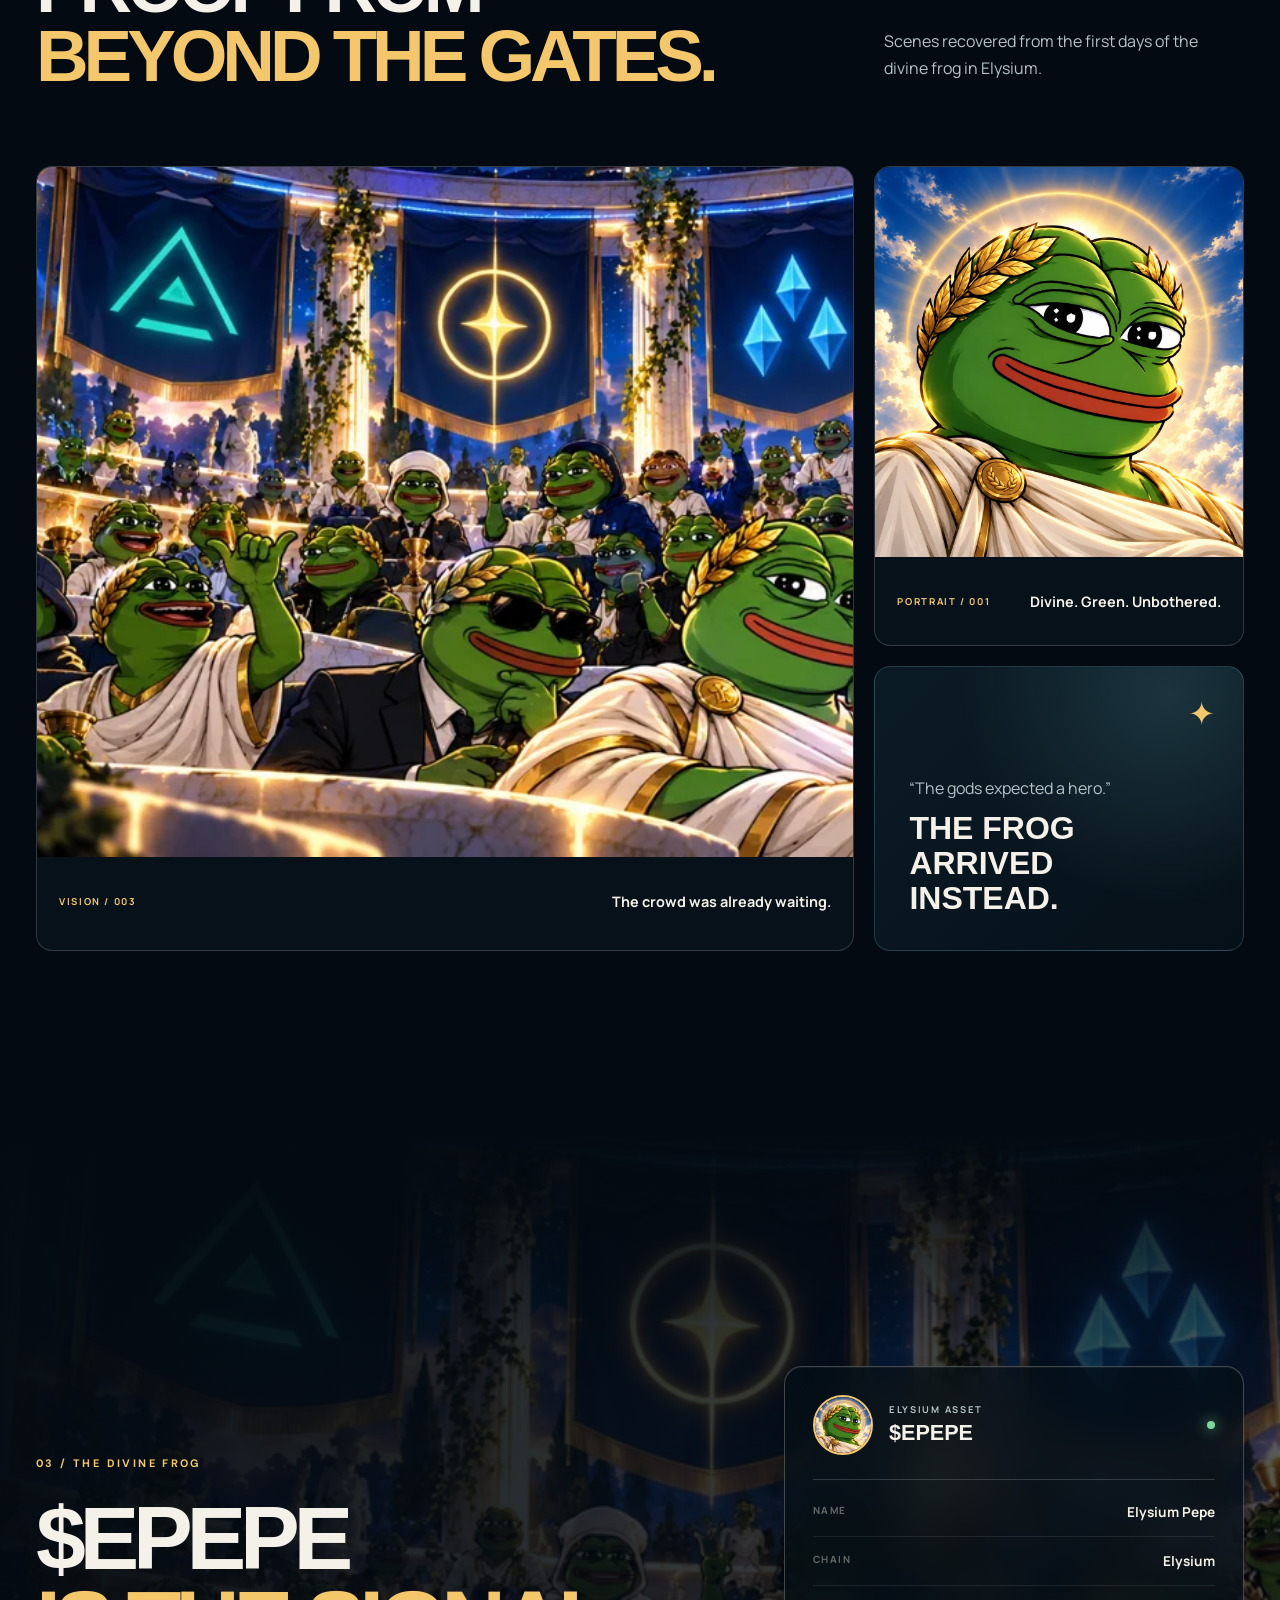
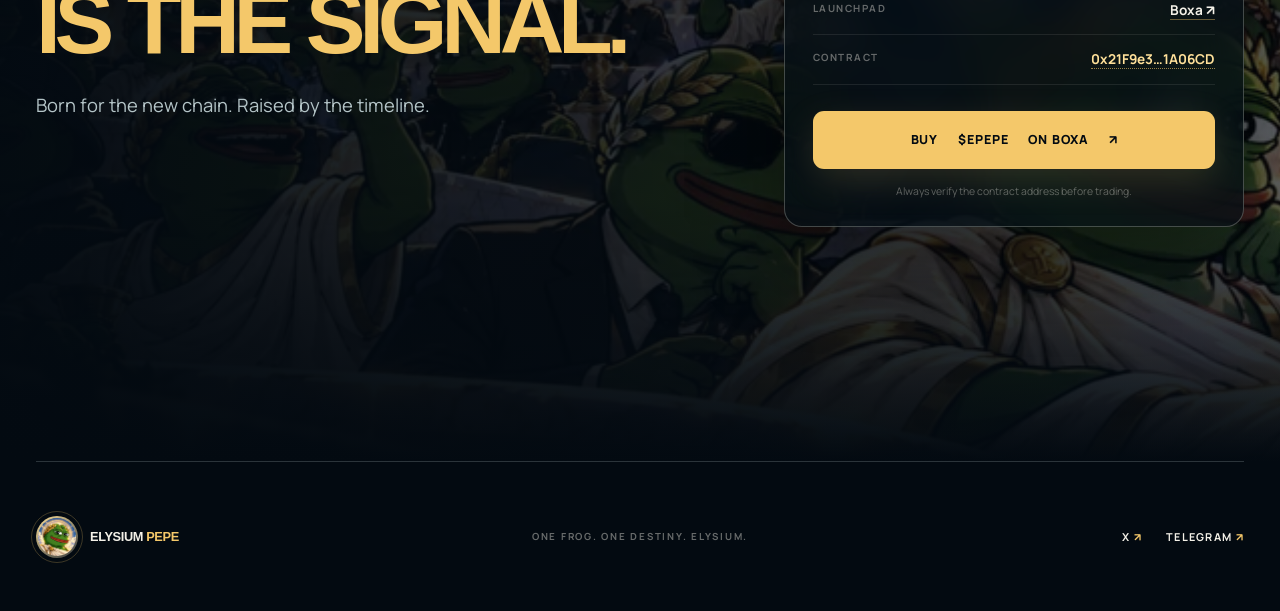
==== commit fe35f24c: "Redesign Elysium Pepe experience" ====
--- a/index.html
+++ b/index.html
@@ -5,9 +5,9 @@
     <meta name="viewport" content="width=device-width, initial-scale=1.0" />
     <meta
       name="description"
-      content="Elysium Pepe has entered the new chain. Follow the frog into Elysium."
+      content="Elysium Pepe has entered the new chain. Follow the divine frog beyond the gates of Elysium."
     />
-    <meta property="og:title" content="Elysium Pepe" />
+    <meta property="og:title" content="Elysium Pepe — The Divine Frog" />
     <meta property="og:description" content="The frog has entered Elysium." />
     <meta property="og:type" content="website" />
     <meta property="og:site_name" content="Elysium Pepe" />
@@ -16,162 +16,239 @@
     <meta property="og:image:width" content="1500" />
     <meta property="og:image:height" content="500" />
     <meta name="twitter:card" content="summary_large_image" />
-    <meta name="twitter:title" content="Elysium Pepe" />
+    <meta name="twitter:title" content="Elysium Pepe — The Divine Frog" />
     <meta name="twitter:description" content="The frog has entered Elysium." />
     <meta name="twitter:image" content="https://elysiumpepe.xyz/assets/elysium-pepe-banner.webp" />
-    <meta name="theme-color" content="#071b2b" />
+    <meta name="theme-color" content="#030a11" />
     <title>Elysium Pepe — The frog has entered Elysium</title>
     <link rel="canonical" href="https://elysiumpepe.xyz/" />
     <link rel="icon" href="assets/elysium-pepe-avatar.webp" />
+    <link rel="preconnect" href="https://fonts.googleapis.com" />
+    <link rel="preconnect" href="https://fonts.gstatic.com" crossorigin />
+    <link
+      href="https://fonts.googleapis.com/css2?family=DM+Sans:wght@400;500;600;700&family=Manrope:wght@400;500;600;700;800&family=Syncopate:wght@400;700&display=swap"
+      rel="stylesheet"
+    />
     <link rel="stylesheet" href="styles.css" />
     <script src="config.js"></script>
     <script src="app.js" defer></script>
   </head>
   <body>
-    <div class="sky" aria-hidden="true">
-      <span class="star star-a"></span>
-      <span class="star star-b"></span>
-      <span class="star star-c"></span>
-    </div>
-
-    <header class="site-header">
+    <a class="skip-link" href="#main">Skip to content</a>
+    <div class="scroll-progress" aria-hidden="true"><span></span></div>
+    <div class="page-grain" aria-hidden="true"></div>
+    <div class="pointer-glow" aria-hidden="true"></div>
+
+    <header class="site-header" data-header>
       <a class="brand" href="#top" aria-label="Elysium Pepe, back to top">
-        <img src="assets/elysium-pepe-avatar.webp" alt="" />
-        <span>ELYSIUM PEPE</span>
+        <span class="brand-mark"><img src="assets/elysium-pepe-avatar.webp" alt="" /></span>
+        <span class="brand-name">ELYSIUM <b>PEPE</b></span>
       </a>
+
       <nav aria-label="Main navigation">
-        <a href="#story">Story</a>
-        <a href="#gallery">Gallery</a>
-        <a class="nav-social" data-x-link href="https://x.com/ElysiumPepeCoin" target="_blank" rel="noreferrer">X</a>
-        <a class="nav-social" data-telegram-link href="https://t.me/ElysiumPepeOfficial" target="_blank" rel="noreferrer">Telegram</a>
-        <a class="button button-small buy-link" data-buy-link href="#token">Buy</a>
+        <a href="#lore">Lore</a>
+        <a href="#visions">Visions</a>
+        <a href="#token">Token</a>
       </nav>
+
+      <a class="nav-cta buy-link" data-buy-link href="#token">
+        <span class="pulse" aria-hidden="true"></span>
+        Buy <span data-ticker>$EPEPE</span>
+      </a>
     </header>
 
-    <main id="top">
-      <section class="hero section-shell">
-        <div class="hero-copy">
-          <p class="eyebrow">AN ANCIENT FROG. A BRAND-NEW CHAIN.</p>
-          <h1>ELYSIUM<br /><span>PEPE</span></h1>
-          <p class="hero-line">The frog has entered Elysium.</p>
-          <p class="hero-subline">One small leap for a frog. One divine mess for the gods.</p>
-          <div class="hero-actions">
-            <a class="button button-primary buy-link" data-buy-link href="#token">Buy <span data-ticker>$EPEPE</span></a>
-            <a class="button button-ghost" href="#story">Meet the frog ↓</a>
-          </div>
-        </div>
-
-        <div class="hero-art" aria-label="Elysium Pepe wearing a golden laurel and toga">
-          <div class="sun-disc" aria-hidden="true"></div>
-          <img src="assets/elysium-pepe-avatar.webp" alt="Elysium Pepe wearing a golden laurel and white toga" />
-          <span class="speech-bubble">ribbitus.</span>
-        </div>
-      </section>
-
-      <div class="ticker-strip" aria-label="Elysium Pepe phrases">
-        <div class="ticker-track">
+    <main id="main">
+      <section class="hero" id="top" aria-labelledby="hero-title">
+        <div class="hero-media" aria-hidden="true">
+          <img src="assets/elysium-pepe-first-post.webp" alt="" fetchpriority="high" />
+        </div>
+        <div class="hero-shade" aria-hidden="true"></div>
+        <div class="hero-grid" aria-hidden="true"></div>
+
+        <div class="hero-shell">
+          <div class="hero-copy reveal is-visible">
+            <p class="kicker"><span>DIVINE SIGNAL / 001</span><i></i> ELYSIUM NETWORK</p>
+            <h1 id="hero-title">
+              <span>THE FROG</span>
+              <span>HAS ENTERED</span>
+              <em>ELYSIUM.</em>
+            </h1>
+            <p class="hero-lead">One small leap for a frog.<br />One divine mess for the gods.</p>
+            <div class="hero-actions">
+              <a class="button button-gold buy-link" data-buy-link href="#token">
+                Enter the market <span aria-hidden="true">↗</span>
+              </a>
+              <a class="button button-glass" href="#lore">Discover the lore <span aria-hidden="true">↓</span></a>
+            </div>
+          </div>
+
+          <aside class="hero-signal reveal is-visible" aria-label="Elysium Pepe signal information">
+            <p class="signal-label">TRANSMISSION RECEIVED</p>
+            <div class="signal-wave" aria-hidden="true">
+              <i></i><i></i><i></i><i></i><i></i><i></i><i></i><i></i><i></i>
+            </div>
+            <dl>
+              <div><dt>ORIGIN</dt><dd>Elysium</dd></div>
+              <div><dt>SPECIES</dt><dd>Divine frog</dd></div>
+              <div><dt>STATUS</dt><dd class="online"><span></span> Unbothered</dd></div>
+            </dl>
+          </aside>
+        </div>
+
+        <div class="hero-contract">
+          <span class="contract-caption">CONTRACT // VERIFIED SIGNAL</span>
+          <button class="contract-full copy-contract" type="button" data-contract data-full-address>
+            0x21F9e36407B098A99A6727837077bBd0FF1A06CD
+          </button>
+          <span class="copy-hint">CLICK TO COPY</span>
+        </div>
+
+        <a class="scroll-cue" href="#lore" aria-label="Scroll to the lore section">
+          <span>SCROLL TO DESCEND</span><i aria-hidden="true"></i>
+        </a>
+      </section>
+
+      <div class="transmission" aria-label="Elysium Pepe phrases">
+        <div class="transmission-track">
           <span>THE GATES OPENED</span><i>✦</i><span>THE FROG WALKED IN</span><i>✦</i><span>THE GODS SAID NOTHING</span><i>✦</i>
           <span aria-hidden="true">THE GATES OPENED</span><i aria-hidden="true">✦</i><span aria-hidden="true">THE FROG WALKED IN</span><i aria-hidden="true">✦</i><span aria-hidden="true">THE GODS SAID NOTHING</span><i aria-hidden="true">✦</i>
         </div>
       </div>
 
-      <section class="story section-shell" id="story">
-        <div class="section-number">01 / THE LORE</div>
-        <div class="story-grid">
-          <h2>Who let the frog<br />into Elysium?</h2>
-          <div class="story-copy">
+      <section class="lore section-shell" id="lore" aria-labelledby="lore-title">
+        <div class="section-intro reveal">
+          <div>
+            <p class="section-index">01 / ORIGIN STORY</p>
+            <h2 id="lore-title">No invitation.<br /><em>No hesitation.</em></h2>
+          </div>
+          <div class="intro-copy">
             <p class="lead">At the gates of Elysium, the gods expected another hero. A frog showed up instead.</p>
             <p>Crowned in laurel, wrapped in a toga and completely unbothered, Pepe walked in like the place had been waiting for him.</p>
-            <p class="punchline">It probably had.</p>
-          </div>
-        </div>
-
-        <div class="story-cards">
-          <article>
-            <span>Ⅰ</span>
-            <h3>The gate opens</h3>
-            <p>A new chain appears beyond the clouds.</p>
+            <strong>It probably had.</strong>
+          </div>
+        </div>
+
+        <div class="lore-log" aria-label="The three acts of the Elysium Pepe story">
+          <article class="log-entry reveal">
+            <div class="log-index"><span>ACT</span><strong>01</strong></div>
+            <div class="log-title">
+              <p>THE OPENING</p>
+              <h3>The chain appears.</h3>
+            </div>
+            <p class="log-copy">A new world rises beyond the clouds. The gates begin to open.</p>
+            <span class="log-status">GATE OPEN</span>
           </article>
-          <article>
-            <span>Ⅱ</span>
-            <h3>The frog arrives</h3>
-            <p>No invitation. No hesitation. Just vibes.</p>
+          <article class="log-entry reveal">
+            <div class="log-index"><span>ACT</span><strong>02</strong></div>
+            <div class="log-title">
+              <p>THE ARRIVAL</p>
+              <h3>The frog walks in.</h3>
+            </div>
+            <p class="log-copy">No prophecy. No permission. Just a laurel crown and immaculate timing.</p>
+            <span class="log-status">FROG PRESENT</span>
           </article>
-          <article>
-            <span>Ⅲ</span>
-            <h3>Elysium gets weird</h3>
-            <p>The gods finally have a meme worth watching.</p>
+          <article class="log-entry reveal">
+            <div class="log-index"><span>ACT</span><strong>03</strong></div>
+            <div class="log-title">
+              <p>THE AFTERMATH</p>
+              <h3>Elysium gets weird.</h3>
+            </div>
+            <p class="log-copy">The gods finally have a meme worth watching. The timeline has a new myth.</p>
+            <span class="log-status">MYTH ACTIVE</span>
           </article>
         </div>
       </section>
 
-      <section class="gallery" id="gallery">
-        <div class="section-shell gallery-heading">
-          <div>
-            <div class="section-number">02 / THE VISIONS</div>
-            <h2>Scenes from<br />the afterlife.</h2>
-          </div>
-          <p>Proof that the frog made it past the gates.</p>
-        </div>
-
-        <div class="gallery-grid section-shell">
-          <figure class="gallery-wide">
-            <img src="assets/elysium-pepe-first-post.webp" alt="Elysium Pepe standing at the gates of a celestial city" loading="lazy" />
-            <figcaption>The gods were expecting a hero.</figcaption>
+      <section class="portal reveal" aria-label="Elysium Pepe at the celestial amphitheater">
+        <div class="portal-media">
+          <img src="assets/elysium-pepe-second-post.webp" alt="Elysium Pepe standing in a celestial amphitheater" loading="lazy" />
+        </div>
+        <div class="portal-overlay" aria-hidden="true"></div>
+        <div class="portal-copy">
+          <p>LIVE FROM THE AFTERLIFE</p>
+          <h2>The gods<br />have noticed.</h2>
+          <span>TRANSMISSION 02 — ELYSIUM AMPHITHEATER</span>
+        </div>
+        <span class="portal-stamp" aria-hidden="true">RIBBITUS<br />MAXIMUS</span>
+      </section>
+
+      <section class="visions section-shell" id="visions" aria-labelledby="visions-title">
+        <div class="visions-heading reveal">
+          <p class="section-index">02 / THE VISIONS</p>
+          <h2 id="visions-title">Proof from<br /><em>beyond the gates.</em></h2>
+          <p>Scenes recovered from the first days of the divine frog in Elysium.</p>
+        </div>
+
+        <div class="vision-grid">
+          <figure class="vision-card vision-card-wide reveal">
+            <div class="vision-image">
+              <img src="assets/elysium-pepe-banner.webp" alt="A community of Elysium Pepe frogs in a celestial amphitheater" loading="lazy" />
+            </div>
+            <figcaption><span>VISION / 003</span><strong>The crowd was already waiting.</strong></figcaption>
           </figure>
-          <figure>
-            <img src="assets/elysium-pepe-second-post.webp" alt="Elysium Pepe in a celestial amphitheater" loading="lazy" />
-            <figcaption>Then the frog arrived.</figcaption>
+          <figure class="vision-card reveal">
+            <div class="vision-image">
+              <img src="assets/elysium-pepe-avatar.webp" alt="Portrait of Elysium Pepe wearing a golden laurel and white toga" loading="lazy" />
+            </div>
+            <figcaption><span>PORTRAIT / 001</span><strong>Divine. Green. Unbothered.</strong></figcaption>
           </figure>
-          <figure>
-            <img src="assets/elysium-pepe-banner.webp" alt="A community of Elysium Pepe frogs in a celestial Greek amphitheater" loading="lazy" />
-            <figcaption>The gods have noticed.</figcaption>
-          </figure>
-        </div>
-      </section>
-
-      <section class="token section-shell" id="token">
-        <div class="token-card">
-          <div class="token-seal">
-            <img src="assets/elysium-pepe-avatar.webp" alt="" />
-          </div>
-          <div class="token-title">
-            <p class="eyebrow">THE DIVINE FROG</p>
-            <h2 data-ticker>$EPEPE</h2>
-          </div>
-          <dl>
-            <div>
-              <dt>Name</dt>
-              <dd>Elysium Pepe</dd>
-            </div>
-            <div>
-              <dt>Chain</dt>
-              <dd data-chain>Elysium</dd>
-            </div>
-            <div>
-              <dt>Launchpad</dt>
-              <dd><a class="launchpad-link" data-launchpad-link href="https://boxa.pro/" target="_blank" rel="noreferrer">Boxa ↗</a></dd>
-            </div>
-            <div class="contract-row">
-              <dt>Contract</dt>
-              <dd><button class="copy-contract" type="button" data-contract>Revealed at launch</button></dd>
-            </div>
-          </dl>
-          <a class="button button-primary token-buy buy-link" data-buy-link href="#token">Buy <span data-ticker>$EPEPE</span></a>
+          <div class="vision-quote reveal">
+            <p>“The gods expected a hero.”</p>
+            <strong>THE FROG ARRIVED INSTEAD.</strong>
+            <span aria-hidden="true">✦</span>
+          </div>
+        </div>
+      </section>
+
+      <section class="token" id="token" aria-labelledby="token-title">
+        <div class="token-background" aria-hidden="true">
+          <img src="assets/elysium-pepe-banner.webp" alt="" loading="lazy" />
+        </div>
+        <div class="token-shade" aria-hidden="true"></div>
+
+        <div class="token-shell section-shell">
+          <div class="token-copy reveal">
+            <p class="section-index">03 / THE DIVINE FROG</p>
+            <h2 id="token-title"><span data-ticker>$EPEPE</span><br /><em>is the signal.</em></h2>
+            <p>Born for the new chain. Raised by the timeline.</p>
+          </div>
+
+          <div class="token-panel reveal">
+            <div class="token-panel-head">
+              <img src="assets/elysium-pepe-avatar.webp" alt="" />
+              <div><span>ELYSIUM ASSET</span><strong data-ticker>$EPEPE</strong></div>
+              <i class="live-dot" aria-label="Live"></i>
+            </div>
+            <dl>
+              <div><dt>NAME</dt><dd>Elysium Pepe</dd></div>
+              <div><dt>CHAIN</dt><dd data-chain>Elysium</dd></div>
+              <div><dt>LAUNCHPAD</dt><dd><a data-launchpad-link href="https://boxa.pro/" target="_blank" rel="noreferrer">Boxa ↗</a></dd></div>
+              <div class="panel-contract">
+                <dt>CONTRACT</dt>
+                <dd><button class="copy-contract" type="button" data-contract>0x21F9e…A06CD</button></dd>
+              </div>
+            </dl>
+            <a class="button button-gold panel-buy buy-link" data-buy-link href="#token">Buy <span data-ticker>$EPEPE</span> on Boxa <span aria-hidden="true">↗</span></a>
+            <p class="token-note">Always verify the contract address before trading.</p>
+          </div>
         </div>
       </section>
     </main>
 
-    <footer class="site-footer section-shell">
-      <a class="brand" href="#top">
-        <img src="assets/elysium-pepe-avatar.webp" alt="" />
-        <span>ELYSIUM PEPE</span>
-      </a>
-      <p>Born for the new chain. Raised by the timeline.</p>
-      <div class="footer-links" aria-label="Official social links">
-        <a data-x-link href="https://x.com/ElysiumPepeCoin" target="_blank" rel="noreferrer">X ↗</a>
-        <a data-telegram-link href="https://t.me/ElysiumPepeOfficial" target="_blank" rel="noreferrer">Telegram ↗</a>
+    <footer class="site-footer">
+      <div class="footer-shell section-shell">
+        <a class="brand footer-brand" href="#top">
+          <span class="brand-mark"><img src="assets/elysium-pepe-avatar.webp" alt="" /></span>
+          <span class="brand-name">ELYSIUM <b>PEPE</b></span>
+        </a>
+        <p>ONE FROG. ONE DESTINY. ELYSIUM.</p>
+        <div class="socials" aria-label="Official social links">
+          <a data-x-link href="https://x.com/ElysiumPepeCoin" target="_blank" rel="noreferrer">X <span>↗</span></a>
+          <a data-telegram-link href="https://t.me/ElysiumPepeOfficial" target="_blank" rel="noreferrer">TELEGRAM <span>↗</span></a>
+        </div>
       </div>
     </footer>
+
+    <div class="copy-toast" role="status" aria-live="polite" data-copy-toast>Contract copied to clipboard</div>
   </body>
 </html>
--- a/styles.css
+++ b/styles.css
@@ -1,383 +1,1056 @@
-@import url('https://fonts.googleapis.com/css2?family=DM+Sans:wght@400;600;700;900&family=Marcellus&display=swap');
-
 :root {
-  --ink: #061a28;
-  --ink-2: #0b2938;
-  --cloud: #f3eee1;
-  --paper: #f9f5e9;
-  --gold: #e6b94b;
-  --gold-bright: #ffd66b;
-  --green: #63a96c;
-  --coral: #e96d54;
-  --line: rgba(243, 238, 225, 0.25);
-  --shadow: #031019;
-  --radius: 30px;
+  --night: #030a11;
+  --night-soft: #07131e;
+  --panel: rgba(6, 17, 27, 0.72);
+  --line: rgba(225, 241, 242, 0.18);
+  --line-strong: rgba(225, 241, 242, 0.34);
+  --ivory: #f4f1e8;
+  --mist: #b4c4c7;
+  --gold: #f4c86a;
+  --gold-bright: #ffe19a;
+  --cyan: #8eeeff;
+  --green: #7bd898;
+  --shell: min(1240px, calc(100% - 72px));
+  --header-height: 74px;
 }
 
 * { box-sizing: border-box; }
 
-html { scroll-behavior: smooth; }
+html {
+  color-scheme: dark;
+  scroll-behavior: smooth;
+  background: var(--night);
+}
 
 body {
   margin: 0;
-  color: var(--cloud);
+  color: var(--ivory);
   background:
-    radial-gradient(circle at 72% 9%, rgba(89, 163, 188, 0.18), transparent 30rem),
-    linear-gradient(180deg, #061a28 0%, #082331 50%, #061a28 100%);
-  font-family: 'DM Sans', system-ui, sans-serif;
+    radial-gradient(circle at 80% 28%, rgba(67, 130, 144, 0.13), transparent 30rem),
+    var(--night);
+  font-family: "Manrope", "DM Sans", system-ui, sans-serif;
   overflow-x: hidden;
-}
-
-a { color: inherit; }
-img { display: block; max-width: 100%; }
-button, a { -webkit-tap-highlight-color: transparent; }
-
-.sky {
+  -webkit-font-smoothing: antialiased;
+}
+
+body::before {
+  content: "";
   position: fixed;
   inset: 0;
+  z-index: -2;
   pointer-events: none;
-  z-index: -1;
-  opacity: 0.65;
   background-image:
-    radial-gradient(circle, rgba(255,255,255,.75) 0 1px, transparent 1.5px),
-    radial-gradient(circle, rgba(255,214,107,.5) 0 1px, transparent 1.5px);
-  background-size: 83px 83px, 131px 131px;
-  background-position: 12px 20px, 50px 70px;
-  mask-image: linear-gradient(to bottom, #000, transparent 75%);
-}
-
-.section-shell,
+    linear-gradient(rgba(255, 255, 255, 0.018) 1px, transparent 1px),
+    linear-gradient(90deg, rgba(255, 255, 255, 0.018) 1px, transparent 1px);
+  background-size: 80px 80px;
+  mask-image: linear-gradient(to bottom, black, transparent 82%);
+}
+
+img { display: block; max-width: 100%; }
+a { color: inherit; }
+button, a { -webkit-tap-highlight-color: transparent; }
+button { font: inherit; }
+
+::selection { color: var(--night); background: var(--gold); }
+
+:focus-visible {
+  outline: 2px solid var(--cyan);
+  outline-offset: 4px;
+}
+
+.skip-link {
+  position: fixed;
+  top: 12px;
+  left: 12px;
+  z-index: 200;
+  padding: 12px 18px;
+  color: var(--night);
+  background: var(--ivory);
+  border-radius: 999px;
+  font-weight: 800;
+  transform: translateY(-160%);
+  transition: transform 0.2s ease;
+}
+
+.skip-link:focus { transform: none; }
+
+.page-grain {
+  position: fixed;
+  inset: -50%;
+  z-index: 90;
+  pointer-events: none;
+  opacity: 0.055;
+  background-image: url("data:image/svg+xml,%3Csvg viewBox='0 0 180 180' xmlns='http://www.w3.org/2000/svg'%3E%3Cfilter id='n'%3E%3CfeTurbulence type='fractalNoise' baseFrequency='.9' numOctaves='3' stitchTiles='stitch'/%3E%3C/filter%3E%3Crect width='100%25' height='100%25' filter='url(%23n)' opacity='.8'/%3E%3C/svg%3E");
+  animation: grain 0.22s steps(2) infinite;
+}
+
+@keyframes grain {
+  0% { transform: translate(0, 0); }
+  25% { transform: translate(2%, -3%); }
+  50% { transform: translate(-4%, 2%); }
+  75% { transform: translate(3%, 4%); }
+  100% { transform: translate(-2%, -3%); }
+}
+
+.pointer-glow {
+  position: fixed;
+  top: 0;
+  left: 0;
+  z-index: 2;
+  width: 420px;
+  height: 420px;
+  pointer-events: none;
+  opacity: 0;
+  border-radius: 50%;
+  background: radial-gradient(circle, rgba(142, 238, 255, 0.11), transparent 68%);
+  transform: translate3d(calc(var(--cursor-x, -500px) - 50%), calc(var(--cursor-y, -500px) - 50%), 0);
+  transition: opacity 0.4s ease;
+}
+
+body.has-pointer .pointer-glow { opacity: 1; }
+
+.scroll-progress {
+  position: fixed;
+  top: 0;
+  left: 0;
+  right: 0;
+  z-index: 120;
+  height: 2px;
+}
+
+.scroll-progress span {
+  display: block;
+  width: 100%;
+  height: 100%;
+  background: linear-gradient(90deg, var(--gold), var(--cyan));
+  transform: scaleX(var(--scroll-progress, 0));
+  transform-origin: left;
+}
+
+.section-shell { width: var(--shell); margin-inline: auto; }
+
 .site-header {
-  width: min(1180px, calc(100% - 40px));
+  position: fixed;
+  top: 20px;
+  left: 50%;
+  z-index: 100;
+  width: min(1320px, calc(100% - 40px));
+  height: var(--header-height);
+  padding: 10px 12px 10px 16px;
+  display: grid;
+  grid-template-columns: 1fr auto 1fr;
+  align-items: center;
+  gap: 28px;
+  background: rgba(3, 10, 17, 0.46);
+  border: 1px solid rgba(235, 247, 247, 0.2);
+  border-radius: 18px;
+  box-shadow: 0 16px 48px rgba(0, 0, 0, 0.22);
+  backdrop-filter: blur(18px) saturate(125%);
+  transform: translateX(-50%);
+  transition: top 0.3s ease, background 0.3s ease, border-color 0.3s ease, box-shadow 0.3s ease;
+}
+
+.site-header.is-scrolled {
+  top: 10px;
+  background: rgba(3, 10, 17, 0.86);
+  border-color: rgba(244, 200, 106, 0.26);
+  box-shadow: 0 18px 58px rgba(0, 0, 0, 0.42);
+}
+
+.brand {
+  width: fit-content;
+  display: inline-flex;
+  align-items: center;
+  gap: 12px;
+  text-decoration: none;
+}
+
+.brand-mark {
+  position: relative;
+  width: 42px;
+  aspect-ratio: 1;
+  padding: 2px;
+  background: linear-gradient(145deg, var(--gold-bright), rgba(255,255,255,.18));
+  border-radius: 50%;
+}
+
+.brand-mark::after {
+  content: "";
+  position: absolute;
+  inset: -5px;
+  border: 1px solid rgba(244, 200, 106, 0.24);
+  border-radius: inherit;
+}
+
+.brand-mark img {
+  width: 100%;
+  height: 100%;
+  object-fit: cover;
+  border-radius: inherit;
+}
+
+.brand-name {
+  font-family: "Syncopate", sans-serif;
+  font-size: 0.8rem;
+  font-weight: 700;
+  letter-spacing: -0.03em;
+}
+
+.brand-name b { color: var(--gold); }
+
+nav { display: flex; align-items: center; gap: 34px; }
+
+nav a {
+  position: relative;
+  color: rgba(244, 241, 232, 0.78);
+  font-size: 0.72rem;
+  font-weight: 700;
+  letter-spacing: 0.14em;
+  text-decoration: none;
+  text-transform: uppercase;
+  transition: color 0.2s ease;
+}
+
+nav a::after {
+  content: "";
+  position: absolute;
+  right: 0;
+  bottom: -7px;
+  left: 0;
+  height: 1px;
+  background: var(--gold);
+  transform: scaleX(0);
+  transition: transform 0.25s ease;
+}
+
+nav a:hover { color: var(--ivory); }
+nav a:hover::after { transform: scaleX(1); }
+
+.nav-cta {
+  justify-self: end;
+  min-height: 50px;
+  padding: 0 22px;
+  display: inline-flex;
+  align-items: center;
+  justify-content: center;
+  gap: 8px;
+  color: var(--night);
+  background: var(--gold);
+  border-radius: 12px;
+  font-size: 0.78rem;
+  font-weight: 800;
+  letter-spacing: 0.03em;
+  text-decoration: none;
+  transition: transform 0.2s ease, background 0.2s ease, box-shadow 0.2s ease;
+}
+
+.nav-cta:hover {
+  background: var(--gold-bright);
+  box-shadow: 0 8px 28px rgba(244, 200, 106, 0.2);
+  transform: translateY(-2px);
+}
+
+.pulse {
+  width: 7px;
+  aspect-ratio: 1;
+  background: #2c7e4a;
+  border-radius: 50%;
+  box-shadow: 0 0 0 0 rgba(44, 126, 74, 0.6);
+  animation: pulse 2s infinite;
+}
+
+@keyframes pulse {
+  70% { box-shadow: 0 0 0 7px rgba(44, 126, 74, 0); }
+  100% { box-shadow: 0 0 0 0 rgba(44, 126, 74, 0); }
+}
+
+.hero {
+  position: relative;
+  min-height: 100svh;
+  isolation: isolate;
+  display: grid;
+  align-items: center;
+  overflow: hidden;
+}
+
+.hero-media, .hero-shade, .hero-grid {
+  position: absolute;
+  inset: 0;
+}
+
+.hero-media { z-index: -4; overflow: hidden; background: #061521; }
+
+.hero-media img {
+  width: 100%;
+  height: 100%;
+  object-fit: cover;
+  object-position: 54% center;
+  transform: scale(calc(1.03 + var(--hero-zoom, 0)));
+  filter: saturate(0.9) contrast(1.06) brightness(0.92);
+  transition: transform 0.08s linear;
+}
+
+.hero-shade {
+  z-index: -3;
+  background:
+    linear-gradient(90deg, rgba(3,10,17,.96) 0%, rgba(3,10,17,.84) 34%, rgba(3,10,17,.18) 66%, rgba(3,10,17,.36) 100%),
+    linear-gradient(180deg, rgba(3,10,17,.36) 0%, transparent 24%, rgba(3,10,17,.22) 64%, rgba(3,10,17,.95) 100%);
+}
+
+.hero-grid {
+  z-index: -2;
+  opacity: 0.28;
+  background-image:
+    linear-gradient(rgba(142, 238, 255, 0.12) 1px, transparent 1px),
+    linear-gradient(90deg, rgba(142, 238, 255, 0.12) 1px, transparent 1px);
+  background-size: 11.1vw 11.1vw;
+  mask-image: linear-gradient(90deg, #000, transparent 66%);
+}
+
+.hero-grid::before,
+.hero-grid::after {
+  content: "";
+  position: absolute;
+  top: 0;
+  bottom: 0;
+  width: 1px;
+  background: rgba(255,255,255,.28);
+}
+
+.hero-grid::before { left: 5%; }
+.hero-grid::after { left: 61%; }
+
+.hero-shell {
+  width: var(--shell);
   margin-inline: auto;
-}
-
-.site-header {
-  position: sticky;
-  top: 18px;
-  z-index: 50;
-  min-height: 68px;
-  margin-top: 18px;
-  padding: 8px 10px 8px 14px;
+  padding: 144px 0 150px;
+  display: grid;
+  grid-template-columns: minmax(0, 1fr) 245px;
+  align-items: end;
+  gap: 70px;
+}
+
+.hero-copy { max-width: 930px; }
+
+.kicker,
+.section-index,
+.signal-label,
+.step-code {
+  margin: 0;
+  color: var(--gold);
+  font-family: "DM Sans", sans-serif;
+  font-size: 0.68rem;
+  font-weight: 700;
+  letter-spacing: 0.22em;
+  text-transform: uppercase;
+}
+
+.kicker { display: flex; align-items: center; gap: 14px; margin-bottom: 28px; }
+.kicker span { color: var(--cyan); }
+.kicker i { width: 34px; height: 1px; background: rgba(244,241,232,.48); }
+
+h1, h2, h3, p { margin-top: 0; }
+
+h1 {
+  margin-bottom: 30px;
+  display: flex;
+  flex-direction: column;
+  font-family: "Syncopate", sans-serif;
+  font-size: clamp(3.6rem, 7.8vw, 8.35rem);
+  line-height: 0.81;
+  letter-spacing: -0.085em;
+  text-transform: uppercase;
+  text-shadow: 0 10px 42px rgba(0,0,0,.44);
+}
+
+h1 span:nth-child(2) { font-size: 0.66em; letter-spacing: -0.065em; }
+h1 em { color: var(--gold-bright); font-style: normal; }
+
+.hero-lead {
+  margin-bottom: 0;
+  color: rgba(244, 241, 232, 0.8);
+  font-size: clamp(1.05rem, 1.5vw, 1.32rem);
+  line-height: 1.55;
+}
+
+.hero-actions { display: flex; flex-wrap: wrap; gap: 12px; margin-top: 34px; }
+
+.button {
+  min-height: 58px;
+  padding: 0 24px;
+  display: inline-flex;
+  align-items: center;
+  justify-content: center;
+  gap: 20px;
+  border: 1px solid transparent;
+  border-radius: 11px;
+  font-size: 0.78rem;
+  font-weight: 800;
+  letter-spacing: 0.07em;
+  text-decoration: none;
+  text-transform: uppercase;
+  transition: transform .22s ease, background .22s ease, border-color .22s ease, box-shadow .22s ease;
+}
+
+.button:hover { transform: translateY(-3px); }
+
+.button-gold {
+  color: var(--night);
+  background: var(--gold);
+  box-shadow: 0 12px 36px rgba(244, 200, 106, 0.15);
+}
+
+.button-gold:hover { background: var(--gold-bright); box-shadow: 0 16px 42px rgba(244, 200, 106, 0.24); }
+
+.button-glass {
+  color: var(--ivory);
+  background: rgba(4, 12, 19, 0.35);
+  border-color: rgba(244, 241, 232, 0.32);
+  backdrop-filter: blur(12px);
+}
+
+.button-glass:hover { background: rgba(244, 241, 232, 0.1); border-color: rgba(244, 241, 232, 0.58); }
+
+.hero-signal {
+  margin-bottom: 20px;
+  padding: 22px;
+  background: rgba(3, 10, 17, 0.48);
+  border: 1px solid rgba(142, 238, 255, 0.22);
+  border-radius: 12px;
+  backdrop-filter: blur(12px);
+}
+
+.signal-label { color: var(--cyan); letter-spacing: .16em; }
+
+.signal-wave {
+  height: 46px;
+  margin: 16px 0 19px;
+  display: flex;
+  align-items: center;
+  gap: 5px;
+  overflow: hidden;
+  border-block: 1px solid rgba(142,238,255,.11);
+}
+
+.signal-wave i { width: 3px; height: 22%; background: var(--cyan); border-radius: 99px; animation: signal 1.25s ease-in-out infinite alternate; }
+.signal-wave i:nth-child(2) { height: 58%; animation-delay: -.4s; }
+.signal-wave i:nth-child(3) { height: 24%; animation-delay: -.8s; }
+.signal-wave i:nth-child(4) { height: 76%; animation-delay: -.2s; }
+.signal-wave i:nth-child(5) { height: 42%; animation-delay: -.7s; }
+.signal-wave i:nth-child(6) { height: 88%; animation-delay: -.55s; }
+.signal-wave i:nth-child(7) { height: 32%; animation-delay: -.1s; }
+.signal-wave i:nth-child(8) { height: 64%; animation-delay: -.65s; }
+.signal-wave i:nth-child(9) { height: 18%; animation-delay: -.3s; }
+
+@keyframes signal { to { transform: scaleY(.45); opacity: .55; } }
+
+.hero-signal dl { margin: 0; display: grid; gap: 12px; }
+.hero-signal dl div { display: flex; align-items: center; justify-content: space-between; gap: 18px; }
+.hero-signal dt { color: rgba(244,241,232,.44); font-size: .61rem; font-weight: 700; letter-spacing: .14em; }
+.hero-signal dd { margin: 0; color: var(--ivory); font-size: .72rem; font-weight: 700; }
+.hero-signal .online { display: inline-flex; align-items: center; gap: 6px; color: var(--green); }
+.hero-signal .online span { width: 6px; aspect-ratio: 1; background: currentColor; border-radius: 50%; box-shadow: 0 0 9px currentColor; }
+
+.hero-contract {
+  position: absolute;
+  bottom: 32px;
+  left: max(36px, calc((100% - 1240px) / 2));
+  z-index: 4;
+  max-width: min(720px, calc(100% - 310px));
+  min-height: 54px;
+  padding: 0 18px;
+  display: flex;
+  align-items: center;
+  gap: 16px;
+  color: rgba(244,241,232,.62);
+  background: rgba(3,10,17,.54);
+  border: 1px solid rgba(244,241,232,.18);
+  border-radius: 10px;
+  backdrop-filter: blur(14px);
+}
+
+.contract-caption, .copy-hint {
+  flex: 0 0 auto;
+  font-size: .58rem;
+  font-weight: 700;
+  letter-spacing: .15em;
+  white-space: nowrap;
+}
+
+.contract-caption { color: var(--gold); }
+.copy-hint { color: rgba(244,241,232,.36); }
+
+.copy-contract {
+  padding: 0;
+  color: inherit;
+  background: none;
+  border: 0;
+  cursor: pointer;
+}
+
+.contract-full {
+  min-width: 0;
+  overflow: hidden;
+  color: var(--ivory);
+  font-family: "DM Sans", monospace;
+  font-size: .7rem;
+  letter-spacing: .04em;
+  text-overflow: ellipsis;
+  white-space: nowrap;
+}
+
+.scroll-cue {
+  position: absolute;
+  right: max(36px, calc((100% - 1240px) / 2));
+  bottom: 36px;
+  z-index: 4;
+  display: flex;
+  align-items: center;
+  gap: 14px;
+  color: rgba(244,241,232,.58);
+  font-size: .58rem;
+  font-weight: 700;
+  letter-spacing: .17em;
+  text-decoration: none;
+}
+
+.scroll-cue i {
+  position: relative;
+  width: 34px;
+  aspect-ratio: 1;
+  border: 1px solid rgba(244,241,232,.32);
+  border-radius: 50%;
+}
+
+.scroll-cue i::after {
+  content: "↓";
+  position: absolute;
+  inset: 0;
+  display: grid;
+  place-items: center;
+  animation: descend 1.7s ease-in-out infinite;
+}
+
+@keyframes descend { 50% { transform: translateY(3px); } }
+
+.transmission {
+  position: relative;
+  z-index: 5;
+  overflow: hidden;
+  color: var(--night);
+  background: var(--gold);
+  border-block: 1px solid rgba(255,255,255,.35);
+}
+
+.transmission-track {
+  width: max-content;
+  padding: 14px 0;
+  display: flex;
+  align-items: center;
+  gap: 34px;
+  font-family: "Syncopate", sans-serif;
+  font-size: .66rem;
+  font-weight: 700;
+  letter-spacing: .08em;
+  animation: marquee 28s linear infinite;
+}
+
+.transmission-track i { color: #8a621d; font-style: normal; }
+@keyframes marquee { to { transform: translateX(-50%); } }
+
+.lore { padding: 160px 0 180px; }
+
+.section-intro {
+  display: grid;
+  grid-template-columns: minmax(0, 1.12fr) minmax(320px, .72fr);
+  gap: 10vw;
+  align-items: end;
+}
+
+.section-index { margin-bottom: 26px; }
+
+h2 {
+  margin-bottom: 0;
+  font-family: "Syncopate", sans-serif;
+  font-size: clamp(2.6rem, 5.7vw, 6.3rem);
+  line-height: .94;
+  letter-spacing: -.07em;
+  text-transform: uppercase;
+}
+
+h2 em { color: var(--gold); font-style: normal; }
+
+.intro-copy {
+  padding-left: 30px;
+  border-left: 1px solid var(--line-strong);
+  color: var(--mist);
+  font-size: 1rem;
+  line-height: 1.75;
+}
+
+.intro-copy .lead { color: var(--ivory); font-size: clamp(1.2rem, 2vw, 1.65rem); line-height: 1.45; }
+.intro-copy strong { color: var(--gold-bright); font-size: 1.05rem; }
+
+.lore-log {
+  position: relative;
+  margin-top: 104px;
+  border-top: 1px solid var(--line-strong);
+}
+
+.lore-log::before {
+  content: "STORY ARCHIVE / ELYSIUM";
+  position: absolute;
+  top: -28px;
+  right: 0;
+  color: rgba(244,241,232,.36);
+  font-family: "DM Sans", sans-serif;
+  font-size: .57rem;
+  font-weight: 700;
+  letter-spacing: .18em;
+}
+
+.log-entry {
+  position: relative;
+  min-height: 176px;
+  display: grid;
+  grid-template-columns: 110px minmax(260px, .92fr) minmax(280px, 1fr) auto;
+  align-items: center;
+  gap: 42px;
+  border-bottom: 1px solid var(--line);
+  transition: padding .35s ease, background .35s ease;
+}
+
+.log-entry::before {
+  content: "";
+  position: absolute;
+  top: -1px;
+  bottom: -1px;
+  left: 0;
+  width: 2px;
+  background: var(--gold);
+  opacity: 0;
+  transform: scaleY(.2);
+  transition: opacity .35s ease, transform .35s ease;
+}
+
+.log-entry:hover {
+  padding-inline: 22px;
+  background: linear-gradient(90deg, rgba(244,200,106,.055), transparent 66%);
+}
+
+.log-entry:hover::before { opacity: 1; transform: scaleY(1); }
+
+.log-index {
+  display: flex;
+  align-items: baseline;
+  gap: 9px;
+  color: var(--gold);
+}
+
+.log-index span {
+  color: rgba(244,241,232,.4);
+  font-size: .53rem;
+  font-weight: 700;
+  letter-spacing: .18em;
+}
+
+.log-index strong {
+  font-family: "Syncopate", sans-serif;
+  font-size: 1.6rem;
+  line-height: 1;
+}
+
+.log-title p {
+  margin-bottom: 9px;
+  color: var(--cyan);
+  font-size: .59rem;
+  font-weight: 700;
+  letter-spacing: .18em;
+}
+
+.log-title h3 {
+  margin-bottom: 0;
+  font-size: clamp(1.35rem, 2vw, 1.85rem);
+  letter-spacing: -.025em;
+}
+
+.log-copy {
+  max-width: 460px;
+  margin-bottom: 0;
+  color: var(--mist);
+  line-height: 1.65;
+}
+
+.log-status {
+  min-width: 124px;
+  padding: 9px 11px;
+  color: rgba(244,241,232,.5);
+  border: 1px solid rgba(244,241,232,.16);
+  border-radius: 999px;
+  font-size: .52rem;
+  font-weight: 700;
+  letter-spacing: .14em;
+  text-align: center;
+}
+
+.log-status::before {
+  content: "";
+  display: inline-block;
+  width: 5px;
+  aspect-ratio: 1;
+  margin-right: 7px;
+  background: var(--green);
+  border-radius: 50%;
+  box-shadow: 0 0 7px var(--green);
+}
+
+.portal {
+  position: relative;
+  width: min(1480px, calc(100% - 40px));
+  height: min(82vh, 890px);
+  min-height: 620px;
+  margin-inline: auto;
+  overflow: hidden;
+  border: 1px solid rgba(244,241,232,.23);
+  border-radius: 24px;
+  background: var(--night-soft);
+}
+
+.portal-media, .portal-overlay { position: absolute; inset: 0; }
+.portal-media img { width: 100%; height: 100%; object-fit: cover; object-position: center; transition: transform 1.4s cubic-bezier(.2,.7,.2,1); }
+.portal:hover .portal-media img { transform: scale(1.025); }
+
+.portal-overlay {
+  background:
+    linear-gradient(90deg, rgba(3,10,17,.9), rgba(3,10,17,.26) 60%, rgba(3,10,17,.12)),
+    linear-gradient(180deg, rgba(3,10,17,.13), transparent 48%, rgba(3,10,17,.82));
+}
+
+.portal-copy {
+  position: absolute;
+  left: clamp(30px, 7vw, 108px);
+  bottom: clamp(48px, 9vw, 118px);
+  z-index: 2;
+}
+
+.portal-copy > p { margin-bottom: 24px; color: var(--cyan); font-size: .67rem; font-weight: 700; letter-spacing: .24em; }
+.portal-copy h2 { margin-bottom: 30px; font-size: clamp(3rem, 7vw, 7rem); }
+.portal-copy > span { color: rgba(244,241,232,.55); font-size: .63rem; font-weight: 700; letter-spacing: .2em; }
+
+.portal-stamp {
+  position: absolute;
+  top: 44px;
+  right: 44px;
+  z-index: 3;
+  width: 128px;
+  aspect-ratio: 1;
+  display: grid;
+  place-items: center;
+  color: var(--gold-bright);
+  border: 1px solid rgba(244,200,106,.6);
+  border-radius: 50%;
+  font-family: "Syncopate", sans-serif;
+  font-size: .56rem;
+  line-height: 1.55;
+  letter-spacing: .16em;
+  text-align: center;
+  transform: rotate(8deg);
+}
+
+.portal-stamp::before,
+.portal-stamp::after { content: "✦"; position: absolute; font-size: .72rem; }
+.portal-stamp::before { top: 15px; }
+.portal-stamp::after { bottom: 15px; }
+
+.visions { padding: 180px 0; }
+
+.visions-heading {
+  margin-bottom: 76px;
+  display: grid;
+  grid-template-columns: 1fr auto;
+  align-items: end;
+  gap: 40px;
+}
+
+.visions-heading .section-index { grid-column: 1 / -1; margin-bottom: 0; }
+.visions-heading > p:last-child { max-width: 360px; margin-bottom: 8px; color: var(--mist); line-height: 1.7; }
+
+.vision-grid {
+  display: grid;
+  grid-template-columns: 1.55fr .7fr;
+  grid-template-rows: auto auto;
+  gap: 20px;
+}
+
+.vision-card {
+  margin: 0;
+  overflow: hidden;
+  background: #07111a;
+  border: 1px solid var(--line);
+  border-radius: 16px;
+}
+
+.vision-card-wide { grid-row: 1 / 3; }
+.vision-image { overflow: hidden; }
+.vision-card-wide .vision-image { height: 690px; }
+.vision-card:not(.vision-card-wide) .vision-image { height: 390px; }
+.vision-image img { width: 100%; height: 100%; object-fit: cover; transition: transform .9s cubic-bezier(.2,.7,.2,1), filter .9s ease; }
+.vision-card:hover .vision-image img { transform: scale(1.035); filter: saturate(1.08); }
+
+.vision-card figcaption {
+  min-height: 88px;
+  padding: 20px 22px;
   display: flex;
   align-items: center;
   justify-content: space-between;
   gap: 20px;
-  background: rgba(5, 25, 36, 0.84);
-  border: 1px solid rgba(208, 228, 223, 0.35);
+}
+
+.vision-card figcaption span { color: var(--gold); font-size: .6rem; font-weight: 700; letter-spacing: .17em; }
+.vision-card figcaption strong { font-size: .9rem; }
+
+.vision-quote {
+  position: relative;
+  min-height: 285px;
+  padding: 34px;
+  overflow: hidden;
+  display: flex;
+  flex-direction: column;
+  justify-content: flex-end;
+  background:
+    radial-gradient(circle at 80% 10%, rgba(142,238,255,.14), transparent 13rem),
+    linear-gradient(135deg, #0b1b25, #061018);
+  border: 1px solid rgba(142,238,255,.18);
+  border-radius: 16px;
+}
+
+.vision-quote p { margin-bottom: 12px; color: var(--mist); font-size: 1rem; }
+.vision-quote strong { max-width: 330px; color: var(--ivory); font-family: "Syncopate", sans-serif; font-size: clamp(1.4rem, 2.5vw, 2.15rem); line-height: 1.1; }
+.vision-quote > span { position: absolute; top: 24px; right: 28px; color: var(--gold); font-size: 2rem; }
+
+.token {
+  position: relative;
+  min-height: 930px;
+  isolation: isolate;
+  display: grid;
+  align-items: center;
+  overflow: hidden;
+}
+
+.token-background, .token-shade { position: absolute; inset: 0; z-index: -2; }
+.token-background img { width: 100%; height: 100%; object-fit: cover; filter: saturate(.82) brightness(.72); transform: scale(1.08); }
+.token-shade { z-index: -1; background: linear-gradient(90deg, rgba(3,10,17,.98), rgba(3,10,17,.76) 48%, rgba(3,10,17,.48)), linear-gradient(180deg, var(--night), transparent 24%, transparent 72%, var(--night)); }
+
+.token-shell {
+  padding: 150px 0;
+  display: grid;
+  grid-template-columns: minmax(0, 1fr) 460px;
+  align-items: center;
+  gap: 9vw;
+}
+
+.token-copy h2 { font-size: clamp(3.8rem, 7vw, 7.7rem); }
+.token-copy h2 span { color: var(--ivory); }
+.token-copy > p:last-child { margin-top: 28px; color: var(--mist); font-size: 1.15rem; }
+
+.token-panel {
+  padding: 28px;
+  background: rgba(5, 14, 22, .72);
+  border: 1px solid rgba(244,241,232,.25);
+  border-radius: 18px;
+  box-shadow: 0 30px 90px rgba(0,0,0,.42), inset 0 1px rgba(255,255,255,.05);
+  backdrop-filter: blur(22px) saturate(125%);
+}
+
+.token-panel-head {
+  padding-bottom: 24px;
+  display: grid;
+  grid-template-columns: 60px 1fr auto;
+  align-items: center;
+  gap: 16px;
+  border-bottom: 1px solid var(--line);
+}
+
+.token-panel-head img { width: 60px; aspect-ratio: 1; object-fit: cover; border: 2px solid var(--gold); border-radius: 50%; }
+.token-panel-head div { display: grid; gap: 4px; }
+.token-panel-head span { color: var(--mist); font-size: .59rem; font-weight: 700; letter-spacing: .18em; }
+.token-panel-head strong { font-family: "Syncopate", sans-serif; font-size: 1.35rem; }
+.live-dot { width: 8px; aspect-ratio: 1; background: var(--green); border-radius: 50%; box-shadow: 0 0 14px var(--green); }
+
+.token-panel dl { margin: 0; padding: 8px 0; }
+.token-panel dl > div { padding: 15px 0; display: grid; grid-template-columns: 110px 1fr; gap: 20px; border-bottom: 1px solid rgba(244,241,232,.09); }
+.token-panel dt { color: rgba(244,241,232,.4); font-size: .62rem; font-weight: 700; letter-spacing: .15em; }
+.token-panel dd { margin: 0; color: var(--ivory); font-size: .85rem; font-weight: 700; text-align: right; }
+.token-panel dd a { text-decoration-color: rgba(244,200,106,.4); text-underline-offset: 4px; }
+.token-panel .copy-contract { color: var(--gold-bright); border-bottom: 1px dotted rgba(244,200,106,.6); }
+
+.panel-buy { width: 100%; margin-top: 18px; }
+.token-note { margin: 15px 0 0; color: rgba(244,241,232,.36); font-size: .65rem; text-align: center; }
+
+.site-footer { background: var(--night); }
+
+.footer-shell {
+  min-height: 150px;
+  padding: 34px 0;
+  display: grid;
+  grid-template-columns: 1fr auto 1fr;
+  align-items: center;
+  gap: 30px;
+  border-top: 1px solid var(--line);
+}
+
+.footer-shell > p { margin: 0; color: rgba(244,241,232,.42); font-size: .61rem; font-weight: 700; letter-spacing: .18em; text-align: center; }
+.socials { justify-self: end; display: flex; gap: 24px; }
+.socials a { color: var(--ivory); font-size: .68rem; font-weight: 700; letter-spacing: .12em; text-decoration: none; }
+.socials a span { color: var(--gold); }
+
+.copy-toast {
+  position: fixed;
+  left: 50%;
+  bottom: 24px;
+  z-index: 150;
+  padding: 13px 20px;
+  color: var(--night);
+  background: var(--ivory);
   border-radius: 999px;
-  box-shadow: 0 12px 30px rgba(0,0,0,.22), inset 0 0 0 4px rgba(119, 176, 183, .08);
-  backdrop-filter: blur(18px);
-}
-
-.brand {
-  display: inline-flex;
-  align-items: center;
-  gap: 10px;
-  font-weight: 900;
-  letter-spacing: -.03em;
-  text-decoration: none;
-}
-
-.brand img {
-  width: 42px;
-  aspect-ratio: 1;
-  object-fit: cover;
-  border: 2px solid var(--gold);
-  border-radius: 50%;
-}
-
-nav { display: flex; align-items: center; gap: 28px; }
-nav a { font-weight: 700; text-decoration: none; }
-nav a:not(.button):hover { color: var(--gold-bright); }
-
-.button {
-  display: inline-flex;
-  align-items: center;
-  justify-content: center;
-  min-height: 58px;
-  padding: 0 26px;
-  border: 2px solid var(--cloud);
-  border-radius: 999px;
-  color: var(--cloud);
-  font-weight: 900;
-  text-decoration: none;
-  box-shadow: 6px 6px 0 var(--shadow);
-  transition: transform .2s ease, box-shadow .2s ease, background .2s ease;
-}
-
-.button:hover { transform: translate(2px, 2px); box-shadow: 3px 3px 0 var(--shadow); }
-.button-small { min-height: 44px; padding: 0 22px; border: 0; background: var(--coral); }
-.button-primary { color: var(--ink); background: var(--gold-bright); border-color: var(--ink); }
-.button-ghost { background: rgba(255,255,255,.03); }
-.button.is-pending { cursor: default; opacity: .78; }
-
-.hero {
-  min-height: calc(100vh - 106px);
-  display: grid;
-  grid-template-columns: 0.95fr 1.05fr;
-  align-items: center;
-  gap: 40px;
-  padding: 76px 0 54px;
-}
-
-.eyebrow {
-  width: fit-content;
-  margin: 0 0 18px;
-  padding: 9px 14px;
-  color: var(--ink);
-  background: var(--gold);
-  border: 2px solid var(--ink);
-  border-radius: 9px;
-  box-shadow: 4px 4px 0 var(--shadow);
-  font-size: .78rem;
-  font-weight: 900;
-  letter-spacing: .08em;
-}
-
-h1, h2, h3, p { margin-top: 0; }
-
-h1 {
-  margin-bottom: 12px;
-  font-size: clamp(5rem, 10vw, 9.2rem);
-  line-height: .72;
-  letter-spacing: -.075em;
-  font-weight: 900;
-  text-shadow: 6px 6px 0 rgba(0,0,0,.32);
-}
-
-h1 span { color: var(--gold-bright); }
-
-.hero-line {
-  margin: 26px 0 8px;
-  font: 400 clamp(1.45rem, 3vw, 2.35rem)/1.15 'Marcellus', serif;
-  color: var(--gold-bright);
-}
-
-.hero-subline { max-width: 490px; color: #bed0d2; font-size: 1.05rem; line-height: 1.55; }
-.hero-actions { display: flex; gap: 18px; flex-wrap: wrap; margin-top: 30px; }
-
-.hero-art {
-  position: relative;
-  min-height: 620px;
-  display: grid;
-  place-items: center;
-}
-
-.hero-art::after {
-  content: '';
-  position: absolute;
-  bottom: 3%;
-  left: 13%;
-  width: 76%;
-  height: 10%;
-  border-radius: 50%;
-  background: rgba(0,0,0,.45);
-  filter: blur(22px);
-}
-
-.hero-art img {
-  position: relative;
-  z-index: 2;
-  width: min(590px, 100%);
-  border: 5px solid rgba(255, 214, 107, .76);
-  border-radius: 46% 46% 50% 50%;
-  box-shadow: 0 22px 80px rgba(0,0,0,.42), inset 0 0 0 10px rgba(255,255,255,.08);
-  transform: rotate(1.5deg);
-}
-
-.sun-disc {
-  position: absolute;
-  width: 78%;
-  aspect-ratio: 1;
-  border-radius: 50%;
-  background: repeating-radial-gradient(circle, rgba(255,214,107,.26) 0 4px, transparent 5px 18px);
-  opacity: .75;
-  animation: turn 40s linear infinite;
-}
-
-.speech-bubble {
-  position: absolute;
-  z-index: 4;
-  top: 7%;
-  right: -1%;
-  padding: 11px 18px;
-  color: var(--ink);
-  background: var(--cloud);
-  border: 3px solid var(--ink);
-  border-radius: 13px;
-  box-shadow: 5px 5px 0 var(--shadow);
-  font-weight: 900;
-  transform: rotate(-4deg);
-}
-
-@keyframes turn { to { transform: rotate(1turn); } }
-
-.ticker-strip {
-  overflow: hidden;
-  color: var(--ink);
-  background: var(--gold-bright);
-  border-block: 3px solid var(--ink);
-  transform: rotate(-1deg) scale(1.02);
-}
-
-.ticker-track {
-  width: max-content;
-  display: flex;
-  align-items: center;
-  gap: 28px;
-  padding: 15px 0;
-  font-weight: 900;
-  letter-spacing: .06em;
-  animation: marquee 24s linear infinite;
-}
-
-.ticker-track i { font-style: normal; color: var(--coral); }
-@keyframes marquee { to { transform: translateX(-50%); } }
-
-.story { padding: 130px 0 120px; }
-.section-number { margin-bottom: 28px; color: var(--gold); font-size: .78rem; font-weight: 900; letter-spacing: .12em; }
-.story-grid { display: grid; grid-template-columns: 1fr 1fr; gap: 80px; }
-
-h2 {
-  margin-bottom: 26px;
-  font-size: clamp(3.2rem, 6vw, 6rem);
-  line-height: .9;
-  letter-spacing: -.06em;
-  font-weight: 900;
-}
-
-.story-copy { max-width: 610px; color: #c5d3d3; font-size: 1.08rem; line-height: 1.72; }
-.story-copy .lead { color: var(--cloud); font: 400 1.55rem/1.45 'Marcellus', serif; }
-.story-copy .punchline { color: var(--gold-bright); font-size: 1.35rem; font-weight: 900; }
-
-.story-cards {
-  display: grid;
-  grid-template-columns: repeat(3, 1fr);
-  gap: 18px;
-  margin-top: 76px;
-}
-
-.story-cards article {
-  min-height: 230px;
-  padding: 28px;
-  color: var(--ink);
-  background: var(--paper);
-  border: 3px solid var(--ink);
-  border-radius: 20px;
-  box-shadow: 7px 7px 0 var(--gold);
-  transform: rotate(-1deg);
-}
-
-.story-cards article:nth-child(2) { transform: translateY(18px) rotate(1deg); background: #cbe5da; }
-.story-cards article:nth-child(3) { transform: rotate(-.5deg); background: #f0d988; }
-.story-cards span { font: 400 2.2rem 'Marcellus', serif; color: var(--coral); }
-.story-cards h3 { margin: 28px 0 8px; font-size: 1.45rem; }
-.story-cards p { margin-bottom: 0; color: #334650; line-height: 1.5; }
-
-.gallery { padding: 110px 0 130px; background: var(--paper); color: var(--ink); }
-.gallery-heading { display: flex; align-items: end; justify-content: space-between; gap: 40px; }
-.gallery-heading .section-number { color: #b45a40; }
-.gallery-heading p { max-width: 340px; color: #53646c; font-size: 1.12rem; }
-.gallery-grid { display: grid; grid-template-columns: 1fr 1fr; gap: 22px; }
-
-.gallery-grid figure {
-  margin: 0;
-  overflow: hidden;
-  background: #fff;
-  border: 3px solid var(--ink);
-  border-radius: 22px;
-  box-shadow: 7px 7px 0 var(--ink);
-}
-
-.gallery-grid .gallery-wide { grid-column: 1 / -1; }
-.gallery-grid img { width: 100%; aspect-ratio: 16 / 9; object-fit: cover; transition: transform .6s ease; }
-.gallery-grid figure:hover img { transform: scale(1.025); }
-.gallery-grid figcaption { padding: 17px 20px 19px; font-weight: 900; }
-
-.token { padding: 130px 0; }
-.token-card {
-  position: relative;
-  display: grid;
-  grid-template-columns: 150px 1fr 1.2fr auto;
-  align-items: center;
-  gap: 34px;
-  padding: 34px;
-  color: var(--ink);
-  background: var(--gold-bright);
-  border: 4px solid var(--ink);
-  border-radius: var(--radius);
-  box-shadow: 12px 12px 0 rgba(0,0,0,.45);
-}
-
-.token-seal img { border: 4px solid var(--ink); border-radius: 50%; }
-.token-title .eyebrow { background: var(--cloud); box-shadow: none; }
-.token-title h2 { margin: 0; font-size: clamp(3rem, 5vw, 5rem); }
-.token-card dl { margin: 0; display: grid; gap: 14px; }
-.token-card dl div { display: grid; grid-template-columns: 86px 1fr; gap: 12px; }
-.token-card dt { color: #775e1c; font-size: .78rem; font-weight: 900; text-transform: uppercase; letter-spacing: .08em; }
-.token-card dd { margin: 0; font-weight: 900; }
-.launchpad-link { color: var(--ink); text-decoration: underline; text-decoration-style: dotted; text-underline-offset: 4px; }
-.copy-contract { padding: 0; border: 0; background: none; font: inherit; font-weight: 900; cursor: pointer; }
-.copy-contract.has-contract { text-decoration: underline; text-decoration-style: dotted; text-underline-offset: 4px; }
-.token-buy { white-space: nowrap; background: var(--coral); }
-
-.site-footer {
-  padding: 32px 0 50px;
-  border-top: 1px solid var(--line);
-  display: flex;
-  align-items: center;
-  justify-content: space-between;
-  gap: 30px;
-  color: #b8c8ca;
-}
-
-.site-footer p { margin: 0; }
-.footer-links { display: flex; gap: 18px; flex-wrap: wrap; }
-.footer-links a { font-weight: 900; text-decoration: none; color: var(--gold-bright); }
-
-@media (max-width: 920px) {
-  nav > a:not(.button):not(.nav-social) { display: none; }
-  .hero { grid-template-columns: 1fr; padding-top: 88px; }
-  .hero-art { min-height: auto; padding: 35px 0 10px; }
-  .hero-art img { width: min(560px, 92%); }
-  .speech-bubble { right: 3%; }
-  .story-grid { grid-template-columns: 1fr; gap: 30px; }
-  .token-card { grid-template-columns: 110px 1fr; }
-  .token-card dl, .token-buy { grid-column: 1 / -1; }
-}
-
-@media (max-width: 650px) {
-  .section-shell, .site-header { width: min(100% - 24px, 1180px); }
-  .site-header { top: 9px; margin-top: 9px; min-height: 58px; }
-  .brand span { font-size: .85rem; }
-  .brand img { width: 36px; }
-  nav { gap: 9px; }
-  .nav-social { display: none; }
-  .button-small { min-height: 40px; padding-inline: 17px; }
-  .hero { min-height: auto; padding-top: 78px; }
-  h1 { font-size: clamp(4.35rem, 23vw, 6rem); }
-  .hero-line { font-size: 1.55rem; }
-  .hero-actions .button { width: 100%; }
-  .hero-art { margin-top: 16px; }
-  .speech-bubble { top: 0; }
-  .story { padding-block: 96px; }
-  .story-cards { grid-template-columns: 1fr; margin-top: 46px; }
-  .story-cards article:nth-child(2) { transform: rotate(1deg); }
-  .gallery { padding-block: 90px; }
-  .gallery-heading { display: block; }
-  .gallery-grid { grid-template-columns: 1fr; }
-  .gallery-grid .gallery-wide { grid-column: auto; }
-  .gallery-grid img { aspect-ratio: 4 / 3; }
-  .token { padding-block: 90px; }
-  .token-card { grid-template-columns: 78px 1fr; gap: 22px; padding: 22px; }
-  .token-title .eyebrow { font-size: .65rem; }
-  .token-card dl div { grid-template-columns: 88px 1fr; }
-  .contract-row dd { overflow-wrap: anywhere; }
-  .site-footer { flex-direction: column; align-items: flex-start; }
+  box-shadow: 0 16px 50px rgba(0,0,0,.3);
+  font-size: .75rem;
+  font-weight: 800;
+  opacity: 0;
+  pointer-events: none;
+  transform: translate(-50%, 20px);
+  transition: opacity .25s ease, transform .25s ease;
+}
+
+.copy-toast.is-visible { opacity: 1; transform: translate(-50%, 0); }
+
+.reveal {
+  opacity: 0;
+  transform: translateY(32px);
+  transition: opacity .8s ease, transform .8s cubic-bezier(.2,.7,.2,1);
+}
+
+.reveal.is-visible { opacity: 1; transform: none; }
+.log-entry:nth-child(2), .vision-grid > :nth-child(2) { transition-delay: .1s; }
+.log-entry:nth-child(3), .vision-grid > :nth-child(3) { transition-delay: .2s; }
+
+@media (max-width: 1100px) {
+  :root { --shell: min(100% - 48px, 1240px); }
+  .hero-shell { grid-template-columns: 1fr; }
+  .hero-signal { display: none; }
+  .hero-copy { max-width: 840px; }
+  .section-intro { gap: 6vw; }
+  .log-entry { grid-template-columns: 82px minmax(230px, .9fr) 1fr; gap: 28px; }
+  .log-status { display: none; }
+  .vision-card-wide .vision-image { height: 590px; }
+  .token-shell { grid-template-columns: 1fr 420px; gap: 6vw; }
+}
+
+@media (max-width: 820px) {
+  :root { --shell: min(100% - 32px, 1240px); }
+  .site-header { width: calc(100% - 24px); top: 12px; grid-template-columns: 1fr auto; }
+  .site-header.is-scrolled { top: 7px; }
+  .site-header nav { display: none; }
+  .brand-name { font-size: .7rem; }
+  .hero { min-height: 900px; }
+  .hero-shell { padding-top: 150px; padding-bottom: 205px; }
+  .hero-media img { object-position: 66% center; }
+  .hero-shade { background: linear-gradient(90deg, rgba(3,10,17,.94), rgba(3,10,17,.56) 74%, rgba(3,10,17,.48)), linear-gradient(180deg, rgba(3,10,17,.18), transparent 46%, rgba(3,10,17,.96) 88%); }
+  h1 { font-size: clamp(3.15rem, 10.5vw, 6.1rem); }
+  .hero-contract { right: 16px; bottom: 80px; left: 16px; max-width: none; }
+  .copy-hint { display: none; }
+  .scroll-cue { right: 20px; bottom: 30px; }
+  .section-intro { grid-template-columns: 1fr; gap: 46px; }
+  .intro-copy { max-width: 620px; }
+  .lore { padding: 120px 0 130px; }
+  .lore-log { margin-top: 78px; }
+  .log-entry { min-height: 190px; grid-template-columns: 70px 1fr; gap: 14px 24px; padding-block: 26px; }
+  .log-entry:hover { padding-inline: 14px; }
+  .log-copy { grid-column: 2; }
+  .portal { min-height: 680px; height: 76vh; }
+  .portal-media img { object-position: 60% center; }
+  .visions { padding: 130px 0; }
+  .visions-heading { grid-template-columns: 1fr; gap: 30px; }
+  .vision-grid { grid-template-columns: 1fr 1fr; grid-template-rows: auto auto; }
+  .vision-card-wide { grid-column: 1 / -1; grid-row: auto; }
+  .vision-card-wide .vision-image { height: 56vw; min-height: 360px; }
+  .vision-card:not(.vision-card-wide) .vision-image { height: 48vw; }
+  .vision-quote { min-height: auto; }
+  .token { min-height: auto; }
+  .token-shell { grid-template-columns: 1fr; padding: 130px 0; }
+  .token-panel { width: min(100%, 520px); }
+  .footer-shell { grid-template-columns: 1fr auto; }
+  .footer-shell > p { display: none; }
+}
+
+@media (max-width: 580px) {
+  .site-header { height: 62px; padding: 8px 9px 8px 12px; border-radius: 14px; }
+  .brand-mark { width: 36px; }
+  .brand-name { display: none; }
+  .nav-cta { min-height: 44px; padding: 0 15px; font-size: .7rem; }
+  .hero { min-height: 830px; align-items: start; }
+  .hero-shell { padding-top: 155px; padding-bottom: 210px; }
+  .hero-media img { object-position: 68% center; }
+  .hero-shade { background: linear-gradient(90deg, rgba(3,10,17,.96), rgba(3,10,17,.56)), linear-gradient(180deg, rgba(3,10,17,.1), transparent 36%, rgba(3,10,17,.98) 82%); }
+  .kicker { font-size: .56rem; letter-spacing: .15em; gap: 9px; }
+  .kicker i { width: 18px; }
+  h1 { margin-bottom: 24px; font-size: clamp(2.8rem, 14vw, 4.7rem); line-height: .86; }
+  h1 span:nth-child(2) { font-size: .61em; }
+  .hero-lead { font-size: .96rem; }
+  .hero-actions { display: grid; }
+  .button { width: 100%; min-height: 54px; padding-inline: 18px; }
+  .hero-contract { min-height: 50px; gap: 10px; }
+  .contract-caption { display: none; }
+  .contract-full { font-size: .62rem; }
+  .scroll-cue span { display: none; }
+  .transmission-track { gap: 26px; font-size: .58rem; }
+  .lore { padding: 100px 0; }
+  h2 { font-size: clamp(2.2rem, 11vw, 3.75rem); }
+  .intro-copy { padding-left: 20px; }
+  .lore-log::before { display: none; }
+  .log-entry { min-height: auto; grid-template-columns: 52px 1fr; padding: 25px 0; }
+  .log-index { align-self: start; padding-top: 2px; display: grid; gap: 5px; }
+  .log-index strong { font-size: 1.28rem; }
+  .log-title h3 { font-size: 1.25rem; }
+  .log-copy { font-size: .9rem; }
+  .portal { width: calc(100% - 20px); min-height: 590px; height: 78vh; border-radius: 16px; }
+  .portal-media img { object-position: 63% center; }
+  .portal-overlay { background: linear-gradient(180deg, rgba(3,10,17,.08), rgba(3,10,17,.2) 30%, rgba(3,10,17,.94) 82%); }
+  .portal-copy { right: 26px; bottom: 48px; left: 26px; }
+  .portal-copy h2 { font-size: clamp(2.7rem, 13vw, 4.3rem); }
+  .portal-copy > span { display: block; line-height: 1.6; }
+  .portal-stamp { top: 22px; right: 22px; width: 100px; font-size: .46rem; }
+  .visions { padding: 110px 0; }
+  .visions-heading { margin-bottom: 52px; }
+  .vision-grid { display: grid; grid-template-columns: 1fr; }
+  .vision-card-wide { grid-column: auto; }
+  .vision-card-wide .vision-image,
+  .vision-card:not(.vision-card-wide) .vision-image { height: auto; aspect-ratio: 4 / 3; }
+  .vision-card-wide .vision-image img { object-position: center; }
+  .vision-card figcaption { align-items: flex-start; flex-direction: column; gap: 8px; }
+  .vision-quote { min-height: 260px; }
+  .token-background img { object-position: 58% center; }
+  .token-shell { padding: 110px 0; }
+  .token-copy h2 { font-size: clamp(3.1rem, 15vw, 5rem); }
+  .token-panel { padding: 20px; }
+  .token-panel-head { grid-template-columns: 52px 1fr auto; }
+  .token-panel-head img { width: 52px; }
+  .token-panel-head strong { font-size: 1.05rem; }
+  .token-panel dl > div { grid-template-columns: 90px 1fr; gap: 10px; }
+  .token-panel dd { font-size: .76rem; }
+  .footer-shell { min-height: 170px; grid-template-columns: 1fr; }
+  .footer-brand { justify-self: center; }
+  .footer-brand .brand-name { display: inline; }
+  .socials { justify-self: center; }
+}
+
+@media (hover: none) {
+  .pointer-glow { display: none; }
 }
 
 @media (prefers-reduced-motion: reduce) {
   html { scroll-behavior: auto; }
-  *, *::before, *::after { animation-duration: .01ms !important; animation-iteration-count: 1 !important; }
-}
+  *, *::before, *::after { animation-duration: .01ms !important; animation-iteration-count: 1 !important; scroll-behavior: auto !important; }
+  .reveal { opacity: 1; transform: none; transition: none; }
+  .hero-media img { transform: scale(1.03); }
+}
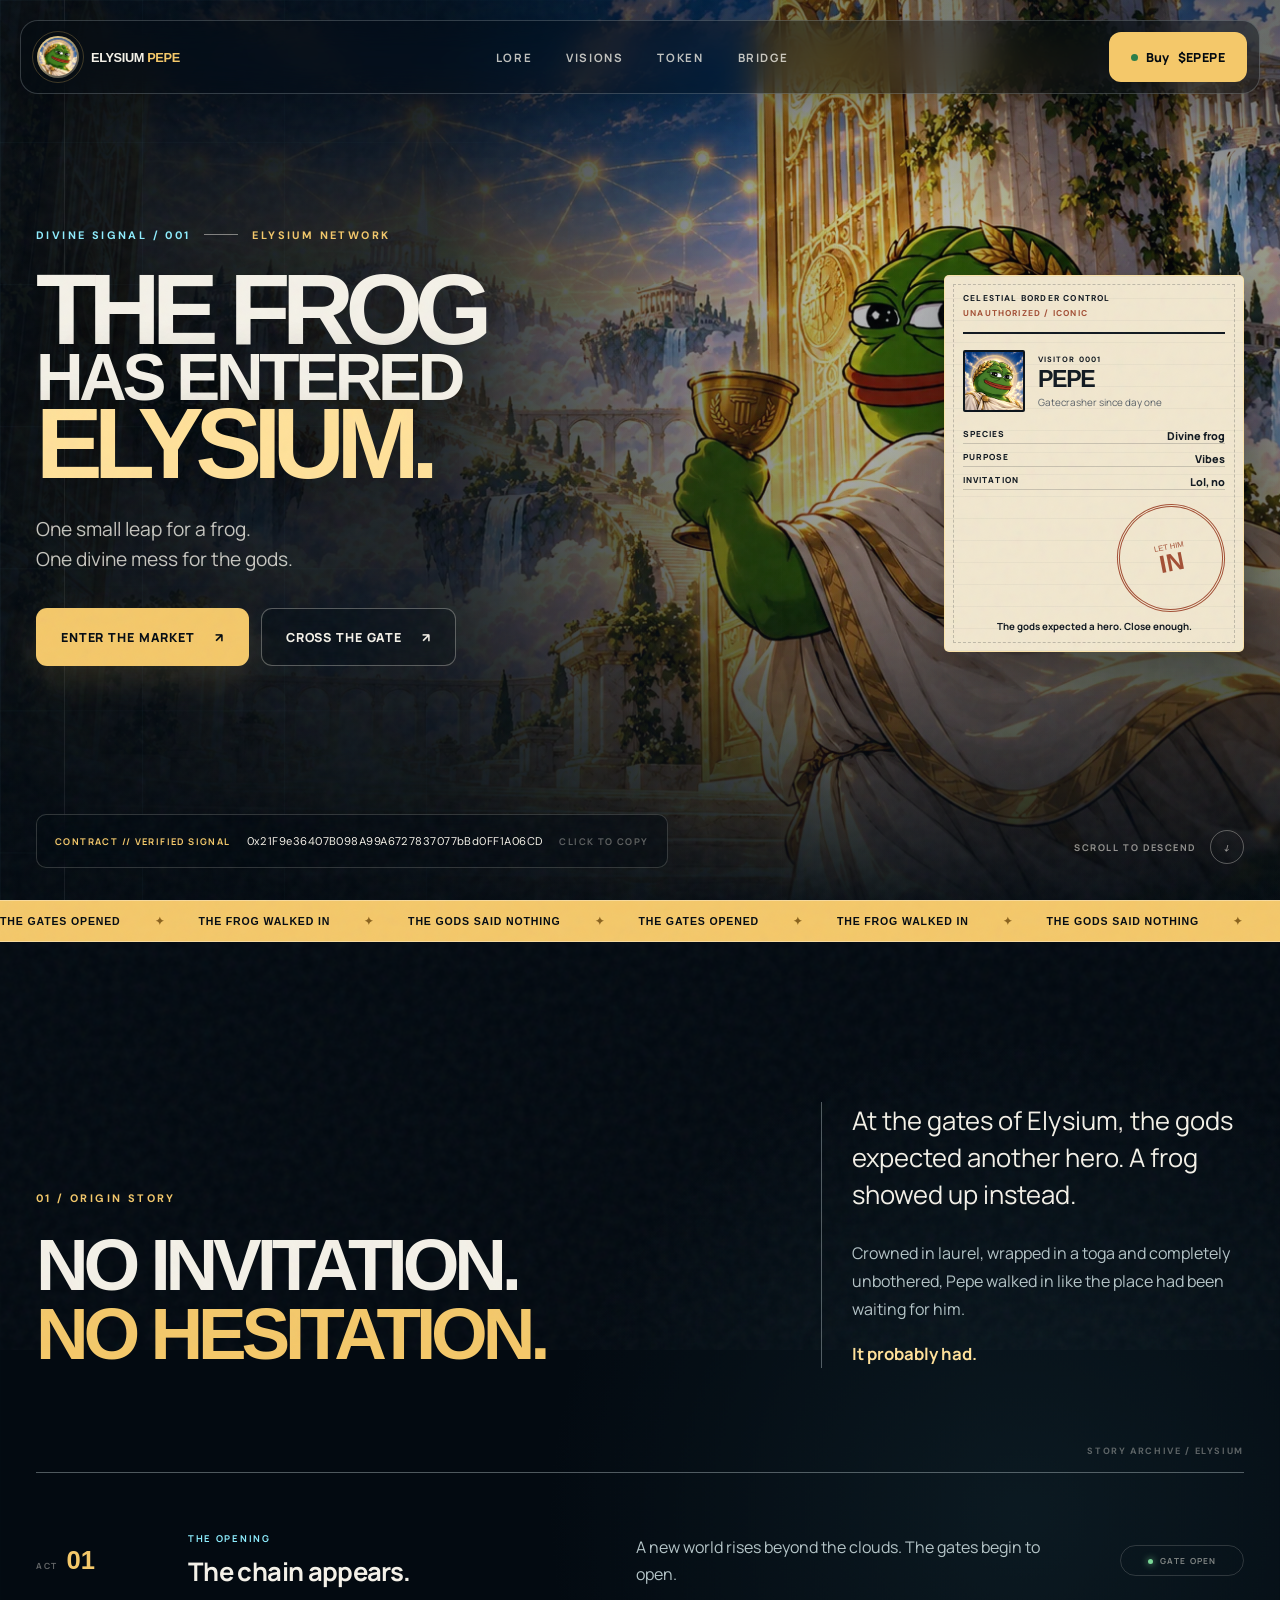
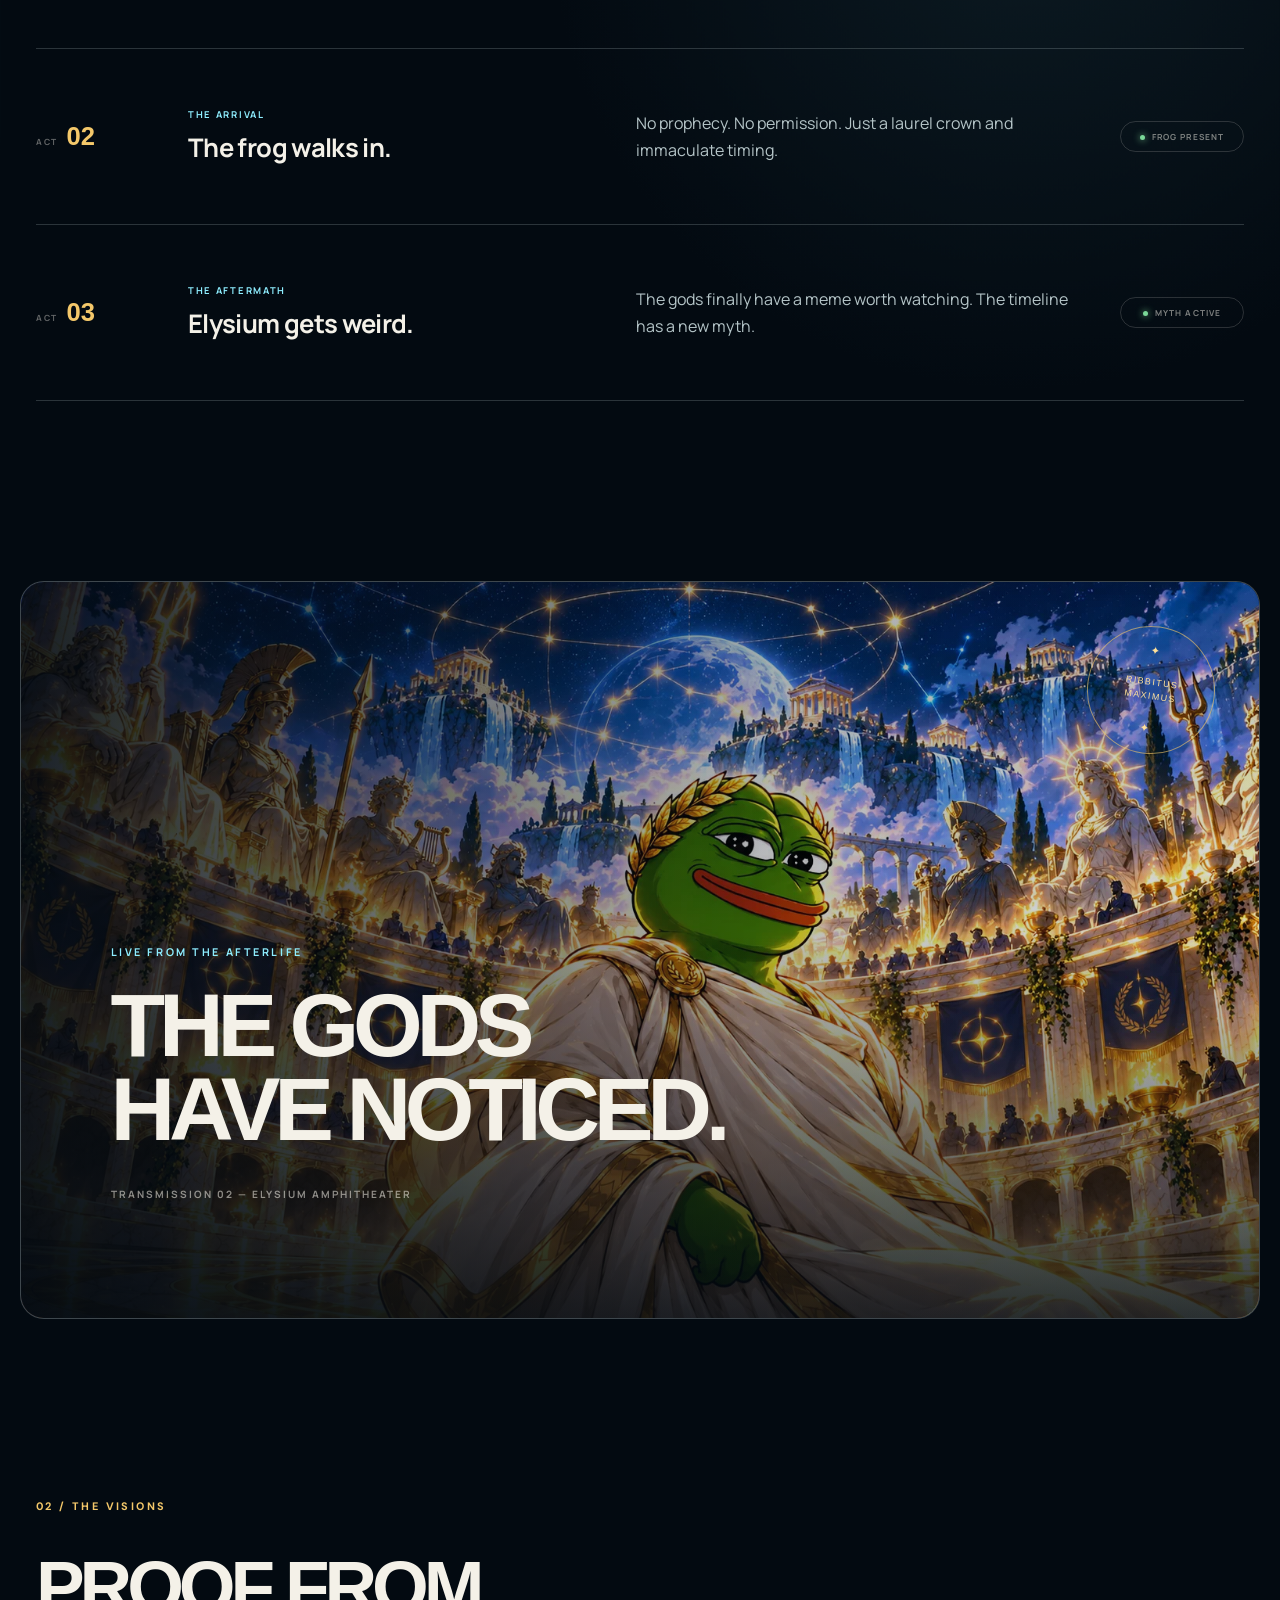
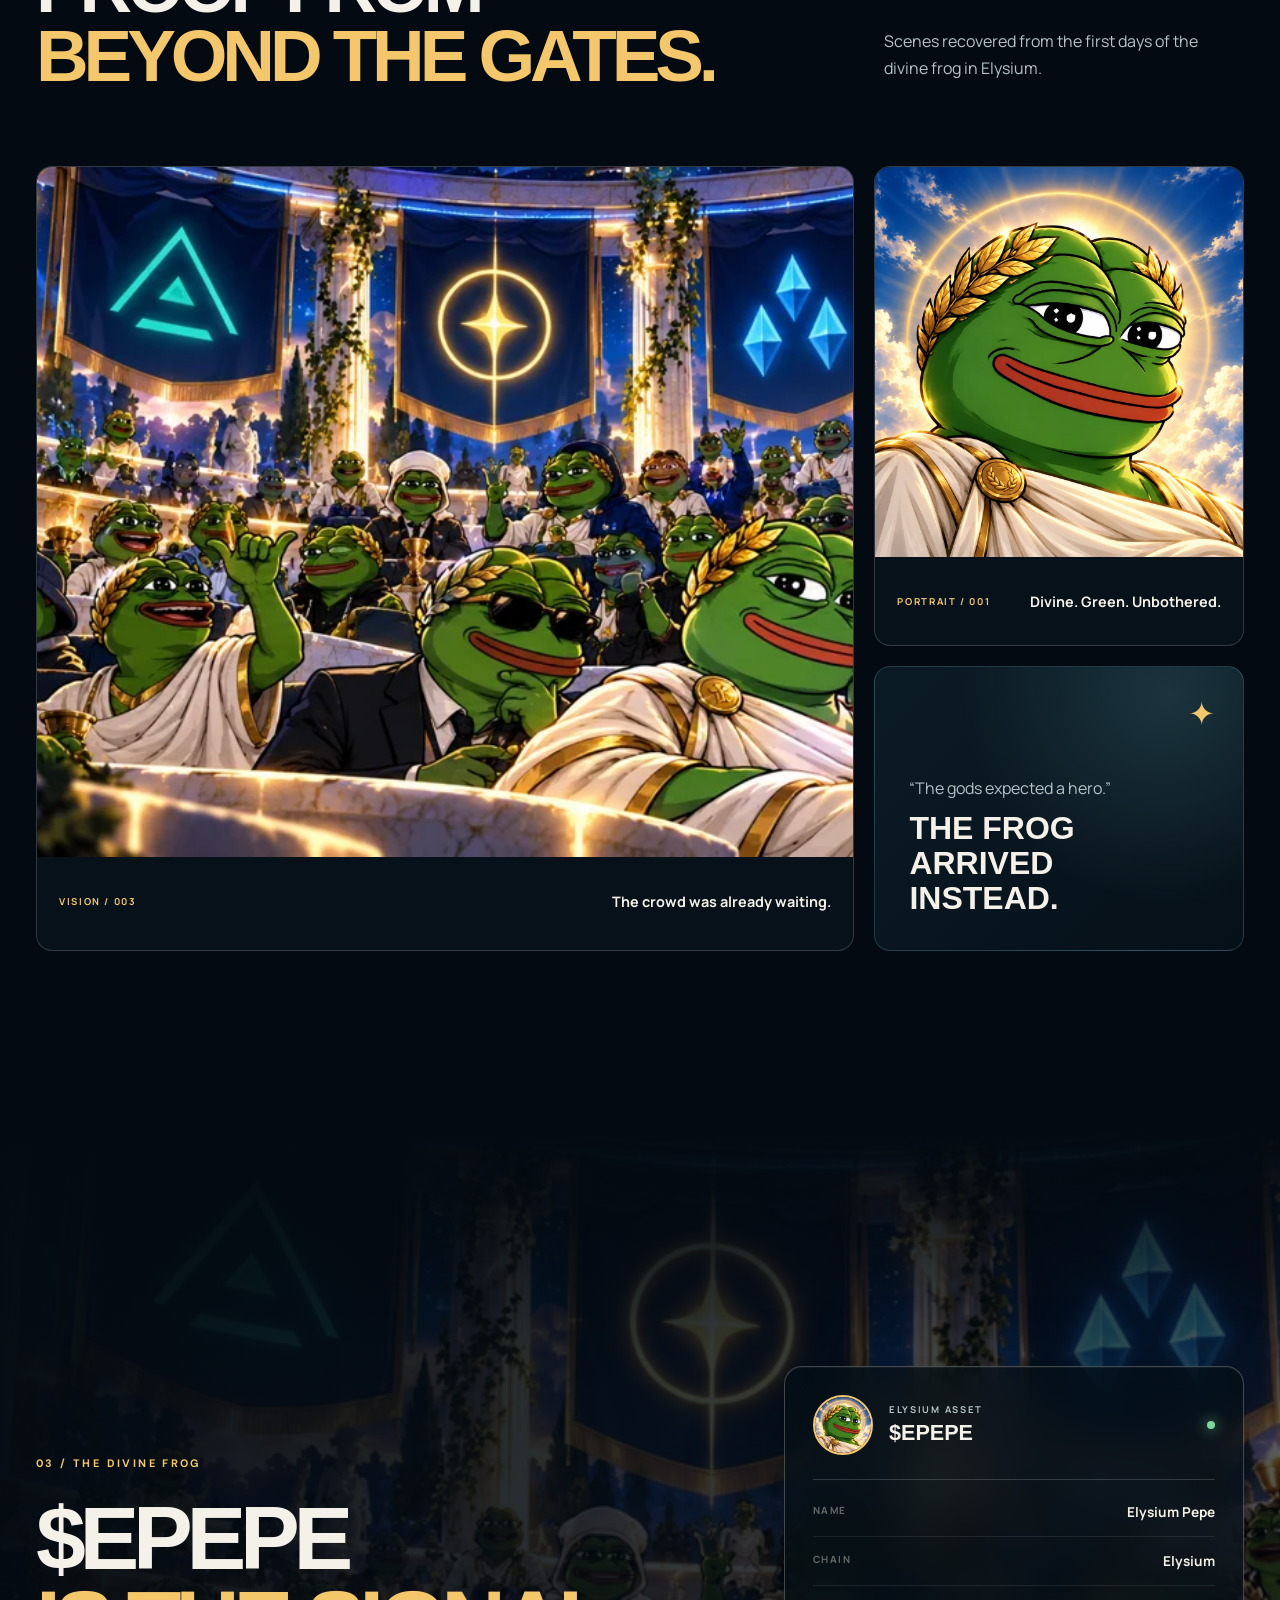
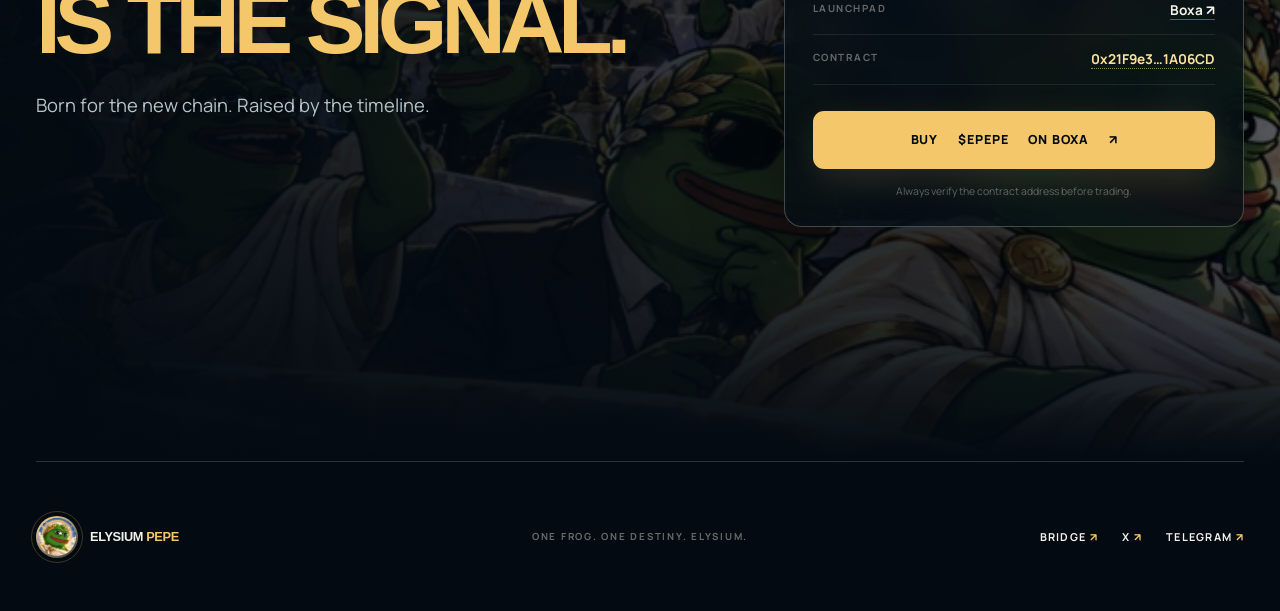
==== commit a887db64: "Add Elysium Pepe bridge and celestial gate pass" ====
--- a/index.html
+++ b/index.html
@@ -29,9 +29,9 @@
       href="https://fonts.googleapis.com/css2?family=DM+Sans:wght@400;500;600;700&family=Manrope:wght@400;500;600;700;800&family=Syncopate:wght@400;700&display=swap"
       rel="stylesheet"
     />
-    <link rel="stylesheet" href="styles.css" />
-    <script src="config.js"></script>
-    <script src="app.js" defer></script>
+    <link rel="stylesheet" href="styles.css?v=20261029-2" />
+    <script src="config.js?v=20261029-1"></script>
+    <script src="app.js?v=20261029-1" defer></script>
   </head>
   <body>
     <a class="skip-link" href="#main">Skip to content</a>
@@ -49,6 +49,7 @@
         <a href="#lore">Lore</a>
         <a href="#visions">Visions</a>
         <a href="#token">Token</a>
+        <a href="/bridge/">Bridge</a>
       </nav>
 
       <a class="nav-cta buy-link" data-buy-link href="#token">
@@ -78,20 +79,30 @@
               <a class="button button-gold buy-link" data-buy-link href="#token">
                 Enter the market <span aria-hidden="true">↗</span>
               </a>
-              <a class="button button-glass" href="#lore">Discover the lore <span aria-hidden="true">↓</span></a>
-            </div>
-          </div>
-
-          <aside class="hero-signal reveal is-visible" aria-label="Elysium Pepe signal information">
-            <p class="signal-label">TRANSMISSION RECEIVED</p>
-            <div class="signal-wave" aria-hidden="true">
-              <i></i><i></i><i></i><i></i><i></i><i></i><i></i><i></i><i></i>
+              <a class="button button-glass" href="/bridge/">Cross the gate <span aria-hidden="true">↗</span></a>
+            </div>
+          </div>
+
+          <aside class="gate-pass reveal is-visible" aria-label="Elysium Pepe celestial entry pass">
+            <div class="pass-topline">
+              <span>CELESTIAL BORDER CONTROL</span>
+              <b>UNAUTHORIZED / ICONIC</b>
+            </div>
+            <div class="pass-identity">
+              <img src="assets/elysium-pepe-avatar.webp" alt="" />
+              <div>
+                <small>VISITOR 0001</small>
+                <strong>PEPE</strong>
+                <span>Gatecrasher since day one</span>
+              </div>
             </div>
             <dl>
-              <div><dt>ORIGIN</dt><dd>Elysium</dd></div>
               <div><dt>SPECIES</dt><dd>Divine frog</dd></div>
-              <div><dt>STATUS</dt><dd class="online"><span></span> Unbothered</dd></div>
+              <div><dt>PURPOSE</dt><dd>Vibes</dd></div>
+              <div><dt>INVITATION</dt><dd>Lol, no</dd></div>
             </dl>
+            <div class="pass-stamp" aria-hidden="true"><span>LET HIM</span><strong>IN</strong></div>
+            <p>The gods expected a hero. Close enough.</p>
           </aside>
         </div>
 
@@ -243,6 +254,7 @@
         </a>
         <p>ONE FROG. ONE DESTINY. ELYSIUM.</p>
         <div class="socials" aria-label="Official social links">
+          <a href="/bridge/">BRIDGE <span>↗</span></a>
           <a data-x-link href="https://x.com/ElysiumPepeCoin" target="_blank" rel="noreferrer">X <span>↗</span></a>
           <a data-telegram-link href="https://t.me/ElysiumPepeOfficial" target="_blank" rel="noreferrer">TELEGRAM <span>↗</span></a>
         </div>
--- a/styles.css
+++ b/styles.css
@@ -325,16 +325,15 @@
   margin-inline: auto;
   padding: 144px 0 150px;
   display: grid;
-  grid-template-columns: minmax(0, 1fr) 245px;
+  grid-template-columns: minmax(0, 1fr) 300px;
   align-items: end;
-  gap: 70px;
+  gap: 56px;
 }
 
 .hero-copy { max-width: 930px; }
 
 .kicker,
 .section-index,
-.signal-label,
 .step-code {
   margin: 0;
   color: var(--gold);
@@ -411,45 +410,108 @@
 
 .button-glass:hover { background: rgba(244, 241, 232, 0.1); border-color: rgba(244, 241, 232, 0.58); }
 
-.hero-signal {
-  margin-bottom: 20px;
-  padding: 22px;
-  background: rgba(3, 10, 17, 0.48);
-  border: 1px solid rgba(142, 238, 255, 0.22);
-  border-radius: 12px;
-  backdrop-filter: blur(12px);
-}
-
-.signal-label { color: var(--cyan); letter-spacing: .16em; }
-
-.signal-wave {
-  height: 46px;
-  margin: 16px 0 19px;
+.gate-pass {
+  position: relative;
+  margin-bottom: 14px;
+  padding: 18px;
+  overflow: hidden;
+  color: #101820;
+  background:
+    linear-gradient(rgba(16,24,32,.035) 1px, transparent 1px),
+    #f1e7cf;
+  background-size: 100% 22px;
+  border: 1px solid rgba(255,225,154,.7);
+  border-radius: 5px;
+  box-shadow: 12px 18px 45px rgba(0,0,0,.38);
+  transform: rotate(1.2deg);
+}
+
+.gate-pass::before {
+  content: "";
+  position: absolute;
+  inset: 8px;
+  pointer-events: none;
+  border: 1px dashed rgba(16,24,32,.22);
+}
+
+.pass-topline {
+  position: relative;
+  display: grid;
+  gap: 5px;
+  padding-bottom: 13px;
+  border-bottom: 2px solid #101820;
+  font: 700 .53rem/1.2 "DM Sans", sans-serif;
+  letter-spacing: .14em;
+}
+
+.pass-topline b { color: #a34f35; }
+
+.pass-identity {
+  position: relative;
+  padding: 16px 0;
+  display: grid;
+  grid-template-columns: 62px 1fr;
+  align-items: center;
+  gap: 13px;
+}
+
+.pass-identity img {
+  width: 62px;
+  aspect-ratio: 1;
+  object-fit: cover;
+  border: 2px solid #101820;
+  border-radius: 2px;
+  filter: saturate(.85) contrast(1.06);
+}
+
+.pass-identity div { display: grid; gap: 2px; }
+.pass-identity small { font: 700 .48rem "DM Sans", sans-serif; letter-spacing: .14em; }
+.pass-identity strong { font: 700 1.45rem "Syncopate", sans-serif; letter-spacing: -.06em; }
+.pass-identity span { color: #596067; font-size: .62rem; }
+
+.gate-pass dl { position: relative; margin: 0; display: grid; gap: 7px; }
+
+.gate-pass dl div {
   display: flex;
-  align-items: center;
-  gap: 5px;
-  overflow: hidden;
-  border-block: 1px solid rgba(142,238,255,.11);
-}
-
-.signal-wave i { width: 3px; height: 22%; background: var(--cyan); border-radius: 99px; animation: signal 1.25s ease-in-out infinite alternate; }
-.signal-wave i:nth-child(2) { height: 58%; animation-delay: -.4s; }
-.signal-wave i:nth-child(3) { height: 24%; animation-delay: -.8s; }
-.signal-wave i:nth-child(4) { height: 76%; animation-delay: -.2s; }
-.signal-wave i:nth-child(5) { height: 42%; animation-delay: -.7s; }
-.signal-wave i:nth-child(6) { height: 88%; animation-delay: -.55s; }
-.signal-wave i:nth-child(7) { height: 32%; animation-delay: -.1s; }
-.signal-wave i:nth-child(8) { height: 64%; animation-delay: -.65s; }
-.signal-wave i:nth-child(9) { height: 18%; animation-delay: -.3s; }
-
-@keyframes signal { to { transform: scaleY(.45); opacity: .55; } }
-
-.hero-signal dl { margin: 0; display: grid; gap: 12px; }
-.hero-signal dl div { display: flex; align-items: center; justify-content: space-between; gap: 18px; }
-.hero-signal dt { color: rgba(244,241,232,.44); font-size: .61rem; font-weight: 700; letter-spacing: .14em; }
-.hero-signal dd { margin: 0; color: var(--ivory); font-size: .72rem; font-weight: 700; }
-.hero-signal .online { display: inline-flex; align-items: center; gap: 6px; color: var(--green); }
-.hero-signal .online span { width: 6px; aspect-ratio: 1; background: currentColor; border-radius: 50%; box-shadow: 0 0 9px currentColor; }
+  justify-content: space-between;
+  gap: 15px;
+  border-bottom: 1px solid rgba(16,24,32,.18);
+}
+
+.gate-pass dt { font-size: .52rem; font-weight: 800; letter-spacing: .13em; }
+.gate-pass dd { margin: 0; font-size: .68rem; font-weight: 800; }
+
+.pass-stamp {
+  position: relative;
+  width: 108px;
+  aspect-ratio: 1;
+  margin: 14px 0 8px auto;
+  display: grid;
+  place-content: center;
+  color: #a34f35;
+  border: 3px double currentColor;
+  border-radius: 50%;
+  font-family: "Syncopate", sans-serif;
+  text-align: center;
+  transform: rotate(-11deg);
+  animation: stamp-in .55s .45s both cubic-bezier(.2,.9,.3,1.3);
+}
+
+.pass-stamp span { font-size: .48rem; }
+.pass-stamp strong { font-size: 1.55rem; line-height: .95; }
+
+.gate-pass > p {
+  position: relative;
+  margin: 0;
+  font-size: .61rem;
+  font-weight: 700;
+  text-align: center;
+}
+
+@keyframes stamp-in {
+  from { opacity: 0; transform: scale(1.7) rotate(-18deg); }
+  to { opacity: 1; transform: scale(1) rotate(-11deg); }
+}
 
 .hero-contract {
   position: absolute;
@@ -936,8 +998,8 @@
 
 @media (max-width: 1100px) {
   :root { --shell: min(100% - 48px, 1240px); }
-  .hero-shell { grid-template-columns: 1fr; }
-  .hero-signal { display: none; }
+  .hero-shell { grid-template-columns: minmax(0, 1fr) 260px; gap: 28px; }
+  .gate-pass { padding: 15px; }
   .hero-copy { max-width: 840px; }
   .section-intro { gap: 6vw; }
   .log-entry { grid-template-columns: 82px minmax(230px, .9fr) 1fr; gap: 28px; }
@@ -953,7 +1015,8 @@
   .site-header nav { display: none; }
   .brand-name { font-size: .7rem; }
   .hero { min-height: 900px; }
-  .hero-shell { padding-top: 150px; padding-bottom: 205px; }
+  .hero-shell { grid-template-columns: 1fr; padding-top: 150px; padding-bottom: 205px; }
+  .gate-pass { display: none; }
   .hero-media img { object-position: 66% center; }
   .hero-shade { background: linear-gradient(90deg, rgba(3,10,17,.94), rgba(3,10,17,.56) 74%, rgba(3,10,17,.48)), linear-gradient(180deg, rgba(3,10,17,.18), transparent 46%, rgba(3,10,17,.96) 88%); }
   h1 { font-size: clamp(3.15rem, 10.5vw, 6.1rem); }
